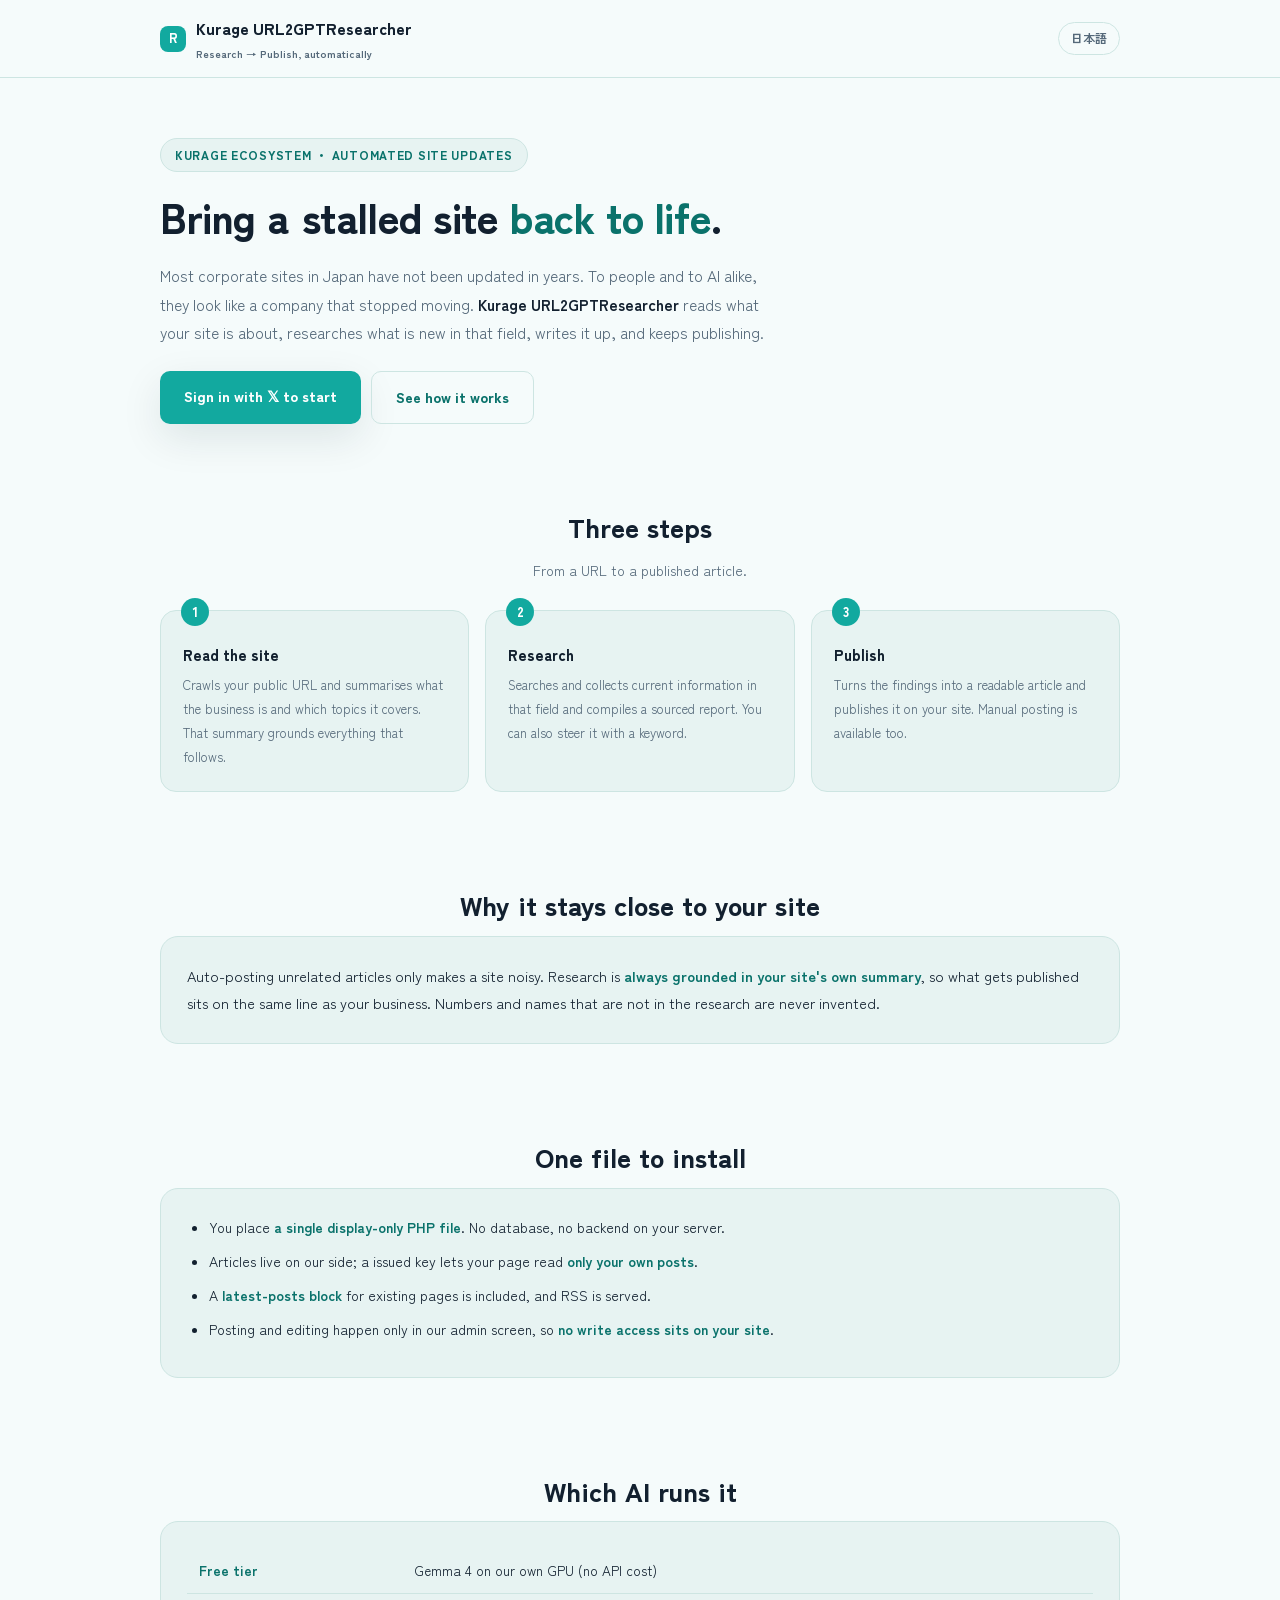
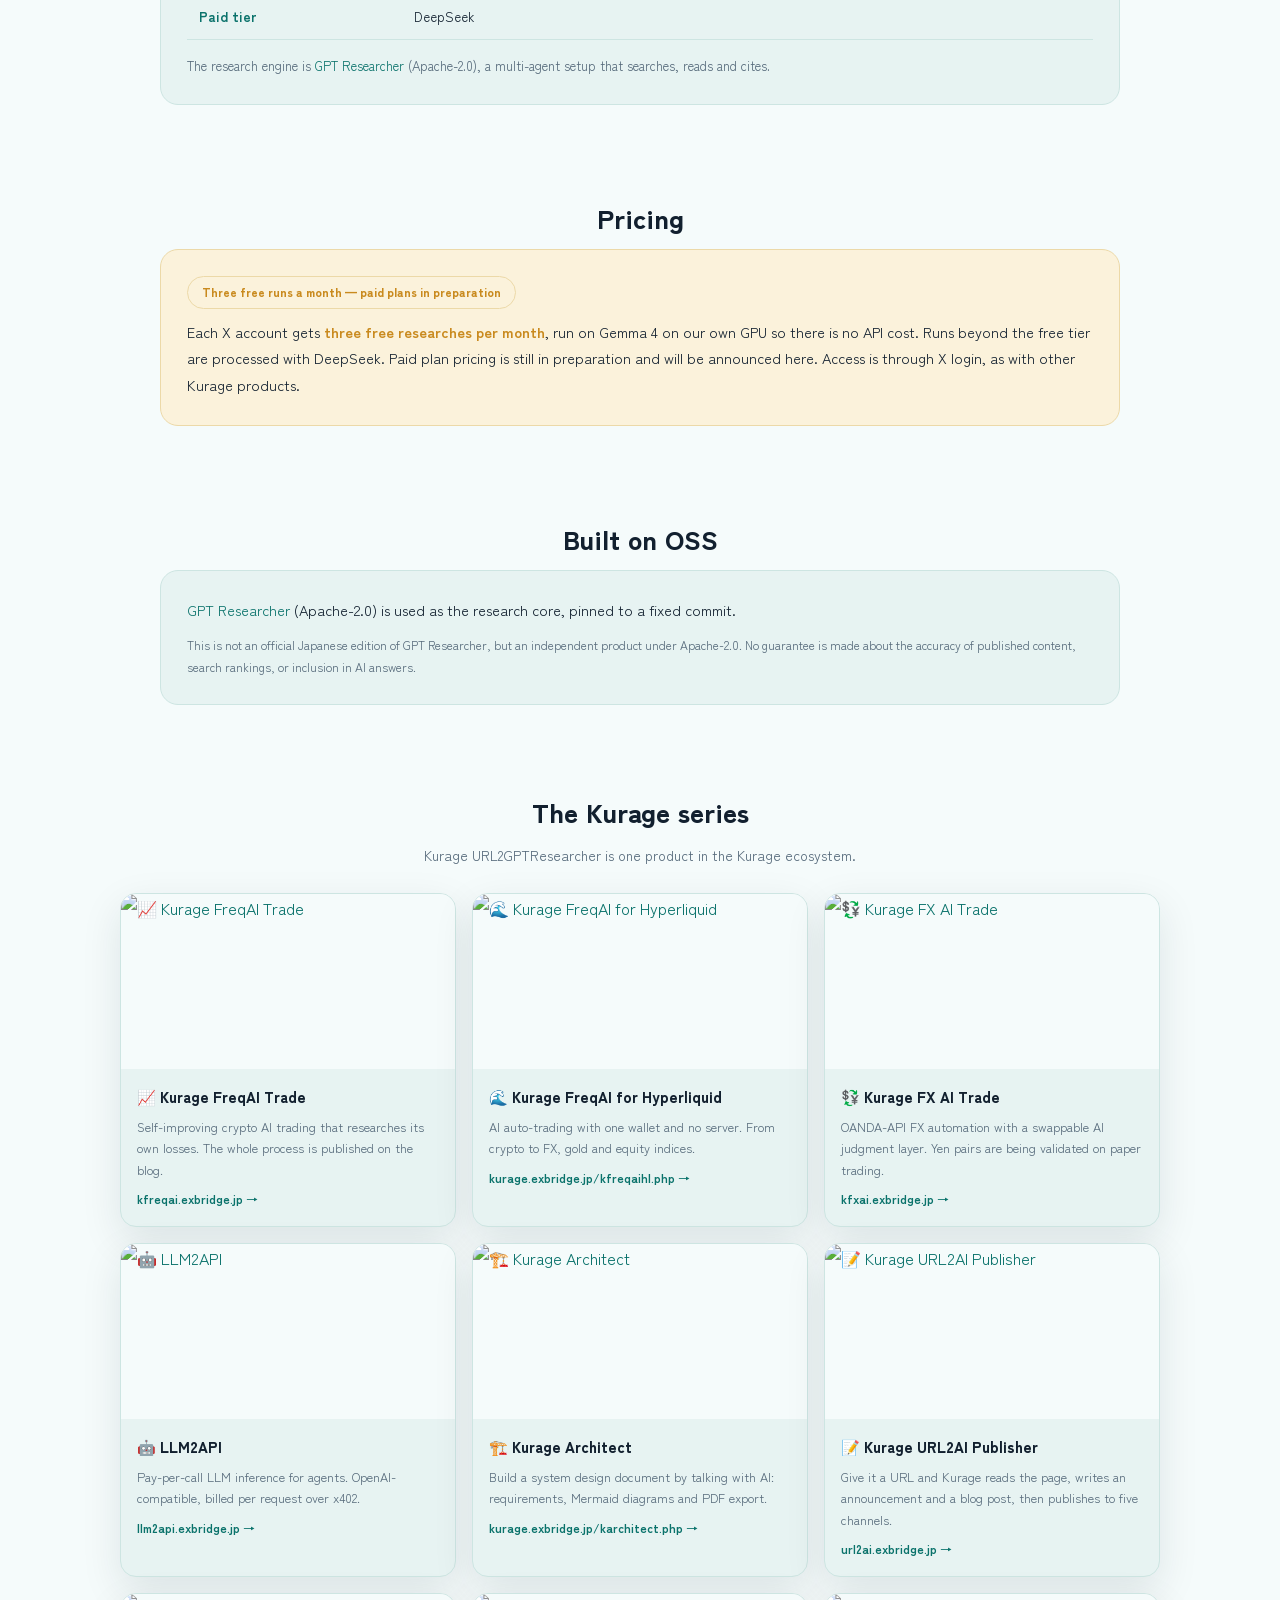
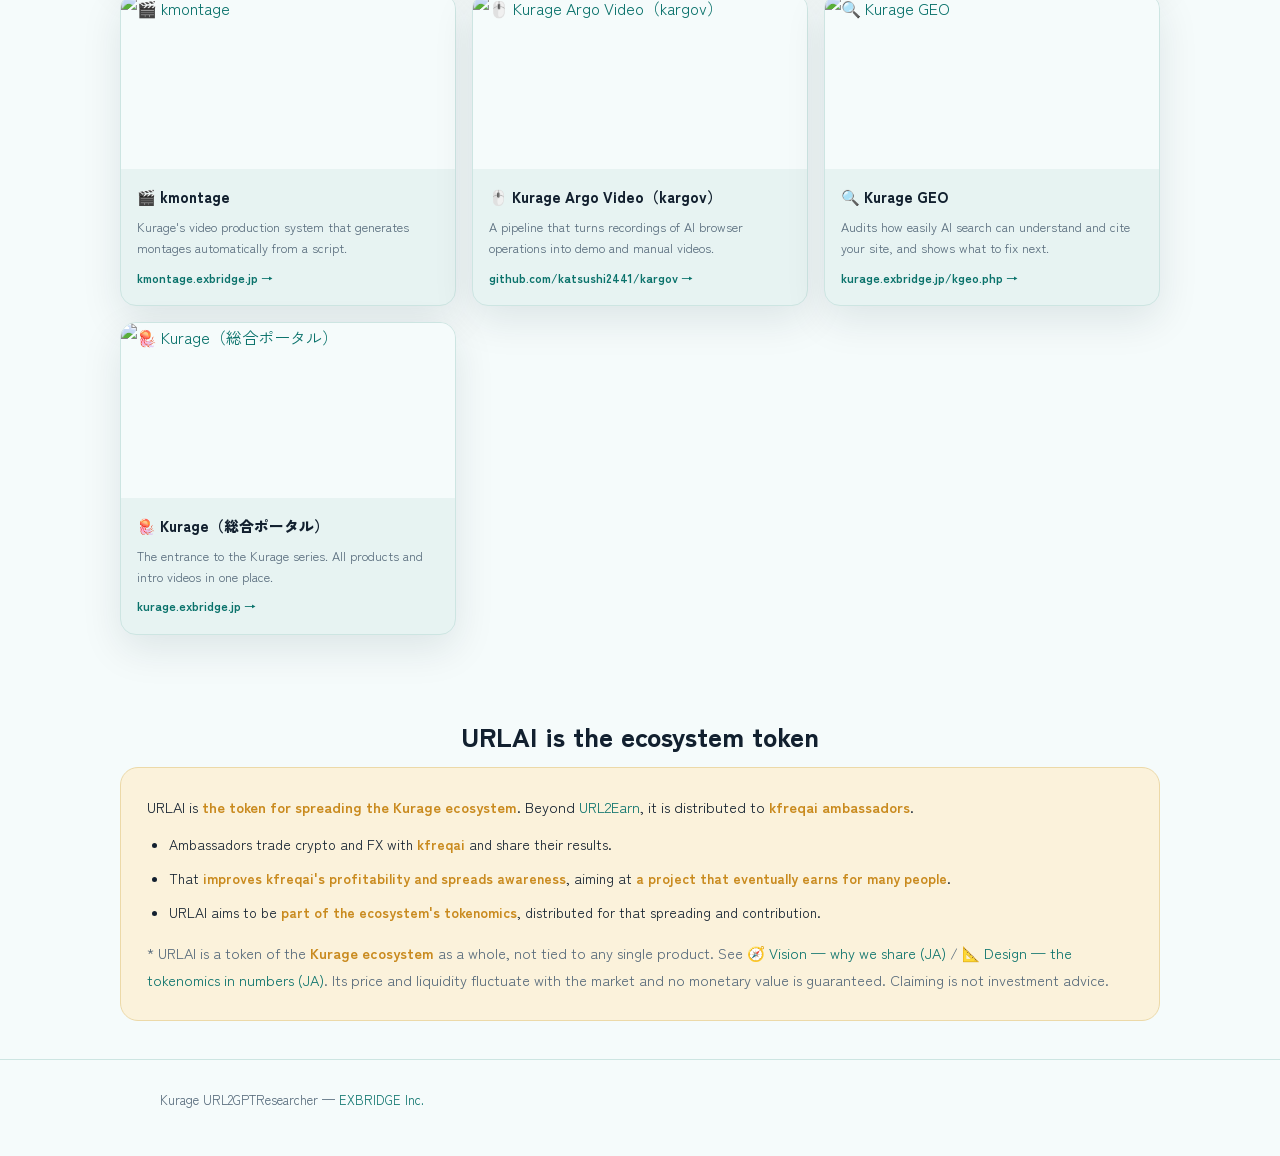
==== landing/index.html @ 60293d16 "feat(kurl2gr): 管理画面・PHPゲートウェイ・LPを追加し、調査を非同期ジョブ化 - 調査は数分かかるため POST は 202 でジョブを返し、状態は GET で取りに行く。   同期" ====
<!doctype html>
<html lang="en">
<head>
<meta charset="utf-8">
<meta name="viewport" content="width=device-width, initial-scale=1">
<title>Kurage URL2GPTResearcher | Bring a stalled site back to life</title>
<meta name="description" content="Give it your site URL. AI reads what your business is about, researches related news, writes an article, and publishes it on your own site — continuously.">
<meta name="robots" content="index, follow">
<link rel="canonical" href="https://kurl2gr.exbridge.jp/">
<link rel="alternate" hreflang="ja" href="https://kurl2gr.exbridge.jp/kurl2gr.html">
<link rel="alternate" hreflang="en" href="https://kurl2gr.exbridge.jp/">
<link rel="alternate" hreflang="x-default" href="https://kurl2gr.exbridge.jp/">
<meta property="og:type" content="website">
<meta property="og:title" content="Kurage URL2GPTResearcher | Bring a stalled site back to life">
<meta property="og:description" content="Give it your site URL. AI reads what your business is about, researches related news, writes an article, and publishes it on your own site — continuously.">
<meta property="og:url" content="https://kurl2gr.exbridge.jp/">
<meta property="og:image" content="https://kurl2gr.exbridge.jp/assets/ogp.png">
<meta property="og:image:width" content="1200">
<meta property="og:image:height" content="630">
<meta property="og:site_name" content="Kurage URL2GPTResearcher">
<meta name="twitter:card" content="summary_large_image">
<meta name="twitter:image" content="https://kurl2gr.exbridge.jp/assets/ogp.png">
<script type="application/ld+json">{"@context":"https://schema.org","@type":"Product","name":"Kurage URL2GPTResearcher","description":"Give it your site URL. AI reads what your business is about, researches related news, writes an article, and publishes it on your own site — continuously.","brand":{"@type":"Brand","name":"Kurage"},"url":"https://kurl2gr.exbridge.jp/","image":"https://kurl2gr.exbridge.jp/assets/ogp.png"}</script>
<link rel="preconnect" href="https://fonts.googleapis.com">
<link rel="preconnect" href="https://fonts.gstatic.com" crossorigin>
<link href="https://fonts.googleapis.com/css2?family=Zen+Kaku+Gothic+New:wght@400;700;900&display=swap" rel="stylesheet">
<style>
  :root {
    --abyss:#12202f; --abyss-soft:#55697a; --foam:#f5fbfb; --panel:#e7f3f2; --panel-line:#cde5e2;
    --teal:#12a99f; --teal-deep:#0a726b; --violet:#6f5fd8; --gold:#c98a1e; --gold-bg:#fbf2db; --gold-line:#ecd9a8;
    --shadow:0 14px 40px rgba(10,40,45,.10);
  }
  @media (prefers-color-scheme:dark){:root{
    --abyss:#eaf3f3; --abyss-soft:#9fb3ba; --foam:#0c1720; --panel:#12242a; --panel-line:#1f3a3f;
    --teal:#2bd4c6; --teal-deep:#1c9e93; --violet:#9186ea; --gold:#f2c766; --gold-bg:#241b08; --gold-line:#4c3c17;
    --shadow:0 14px 40px rgba(0,0,0,.38);
  }}
  * { box-sizing:border-box; margin:0; padding:0; }
  html { scroll-behavior:smooth; }
  body { color:var(--abyss); background:var(--foam); line-height:1.85; overflow-x:hidden;
    font-family:"Zen Kaku Gothic New","Hiragino Sans","Yu Gothic",Meiryo,sans-serif; }
  a { color:var(--teal-deep); text-decoration:none; }
  img { max-width:100%; }
  .wrap { max-width:1000px; margin:0 auto; padding:0 20px; }
  header.top { border-bottom:1px solid var(--panel-line); padding:14px 0; position:sticky; top:0;
    background:color-mix(in srgb, var(--foam) 92%, transparent); backdrop-filter:blur(8px); z-index:10; }
  header.top .wrap { display:flex; align-items:center; gap:12px; }
  .brand { display:flex; align-items:center; gap:10px; font-weight:800; font-size:16px; }
  .brand-mark { width:26px; height:26px; border-radius:8px; background:var(--teal);
    color:#fff; display:flex; align-items:center; justify-content:center; font-size:13px; font-weight:900; }
  .brand small { display:block; font-size:10.5px; color:var(--abyss-soft); font-weight:600; }
  .spacer { flex:1; }
  .lang { font-size:12px; font-weight:700; color:var(--abyss-soft); border:1px solid var(--panel-line);
    border-radius:999px; padding:4px 12px; }
  section { padding:44px 0; }
  .hero { padding:60px 0 34px; }
  .eyebrow { display:inline-block; font-size:12px; font-weight:800; letter-spacing:.06em;
    color:var(--teal-deep); background:var(--panel); border:1px solid var(--panel-line);
    border-radius:999px; padding:5px 14px; margin-bottom:16px; }
  h1 { font-size:clamp(27px,4.2vw,42px); font-weight:800; line-height:1.35; letter-spacing:-.01em; }
  h1 em { font-style:normal; color:var(--teal-deep); }
  .lead { font-size:15.5px; color:var(--abyss-soft); max-width:620px; margin:16px 0 24px; }
  .lead b { color:var(--abyss); }
  .cta { display:flex; flex-wrap:wrap; gap:10px; }
  .btn { display:inline-block; font-size:14.5px; font-weight:800; padding:12px 24px; border-radius:10px;
    background:var(--teal); color:#fff; box-shadow:var(--shadow); }
  .btn.ghost { background:transparent; color:var(--teal-deep); border:1px solid var(--panel-line); box-shadow:none; }
  h2 { font-size:clamp(20px,2.8vw,27px); font-weight:800; text-align:center; margin-bottom:6px; }
  .sub { text-align:center; color:var(--abyss-soft); font-size:14px; margin-bottom:26px; }
  .steps { display:grid; grid-template-columns:repeat(auto-fit,minmax(230px,1fr)); gap:16px; }
  .step { background:var(--panel); border:1px solid var(--panel-line); border-radius:16px; padding:22px; position:relative; }
  .step .n { position:absolute; top:-13px; left:20px; width:28px; height:28px; border-radius:50%;
    background:var(--teal); color:#fff; display:flex; align-items:center; justify-content:center;
    font-size:13px; font-weight:900; }
  .step h3 { font-size:15px; font-weight:800; margin:8px 0 5px; }
  .step p { font-size:13px; color:var(--abyss-soft); }
  .box { background:var(--panel); border:1px solid var(--panel-line); border-radius:18px; padding:26px; }
  .box ul { padding-left:22px; font-size:14px; }
  .box li { margin-bottom:8px; }
  .box b { color:var(--teal-deep); }
  .gate { background:var(--gold-bg); border:1px solid var(--gold-line); border-radius:18px; padding:26px; }
  .gate b { color:var(--gold); }
  table.spec { width:100%; border-collapse:collapse; font-size:13.5px; }
  table.spec th, table.spec td { text-align:left; padding:10px 12px; border-bottom:1px solid var(--panel-line); }
  table.spec th { color:var(--abyss-soft); font-size:12px; }
  .table-wrap { overflow-x:auto; }
  .badge { display:inline-block; font-size:12px; font-weight:800; background:var(--gold-bg);
    border:1px solid var(--gold-line); color:var(--gold); border-radius:999px; padding:4px 14px; margin-bottom:10px; }
  .oss-note small { display:block; font-size:12px; color:var(--abyss-soft); margin-top:10px; }
  footer { border-top:1px solid var(--panel-line); padding:28px 0 44px; color:var(--abyss-soft); font-size:13px; }
</style>
<!-- Google tag (gtag.js) -->
<script async src="https://www.googletagmanager.com/gtag/js?id=G-BP0650KDFR"></script>
<script>
  window.dataLayer = window.dataLayer || [];
  function gtag(){dataLayer.push(arguments);}
  gtag('js', new Date());
  gtag('config', 'G-BP0650KDFR');
</script>
<script>
(function () {
    var s = document.createElement('script');
    s.src = 'https://aiknowledgecms.exbridge.jp/simpletrack.php'
        + '?url=' + encodeURIComponent(location.href)
        + '&ref=' + encodeURIComponent(document.referrer);
    document.head.appendChild(s);
})();
</script>
</head>
<body>
<header class="top">
  <div class="wrap">
    <span class="brand"><span class="brand-mark">R</span>
      <span>Kurage URL2GPTResearcher<small>Research → Publish, automatically</small></span></span>
    <span class="spacer"></span>
    <a class="lang" href="kurl2gr.html">日本語</a>
  </div>
</header>

<main>
<section class="hero"><div class="wrap">
  <span class="eyebrow">KURAGE ECOSYSTEM ・ AUTOMATED SITE UPDATES</span>
  <h1>Bring a stalled site <em>back to life</em>.</h1>
  <p class="lead">Most corporate sites in Japan have not been updated in years. To people and to AI alike, they look like a company that stopped moving. <b>Kurage URL2GPTResearcher</b> reads what your site is about, researches what is new in that field, writes it up, and keeps publishing.</p>
  <div class="cta">
    <a class="btn" href="https://kurage.exbridge.jp/kurl2gr.php?lang=en">Sign in with 𝕏 to start</a>
    <a class="btn ghost" href="#steps">See how it works</a>
  </div>
</div></section>

<section id="steps"><div class="wrap">
  <h2>Three steps</h2><p class="sub">From a URL to a published article.</p>
  <div class="steps">
      <div class="step"><div class="n">1</div><h3>Read the site</h3><p>Crawls your public URL and summarises what the business is and which topics it covers. That summary grounds everything that follows.</p></div>
      <div class="step"><div class="n">2</div><h3>Research</h3><p>Searches and collects current information in that field and compiles a sourced report. You can also steer it with a keyword.</p></div>
      <div class="step"><div class="n">3</div><h3>Publish</h3><p>Turns the findings into a readable article and publishes it on your site. Manual posting is available too.</p></div>
  </div>
</div></section>

<section><div class="wrap">
  <h2>Why it stays close to your site</h2>
  <div class="box"><p style="font-size:14.5px">Auto-posting unrelated articles only makes a site noisy. Research is <b>always grounded in your site's own summary</b>, so what gets published sits on the same line as your business. Numbers and names that are not in the research are never invented.</p></div>
</div></section>

<section><div class="wrap">
  <h2>One file to install</h2>
  <div class="box"><ul>
        <li>You place <b>a single display-only PHP file</b>. No database, no backend on your server.</li>
        <li>Articles live on our side; a issued key lets your page read <b>only your own posts</b>.</li>
        <li>A <b>latest-posts block</b> for existing pages is included, and RSS is served.</li>
        <li>Posting and editing happen only in our admin screen, so <b>no write access sits on your site</b>.</li>
  </ul></div>
</div></section>

<section><div class="wrap">
  <h2>Which AI runs it</h2>
  <div class="box">
    <div class="table-wrap"><table class="spec">
        <tr><td><b>Free tier</b></td><td>Gemma 4 on our own GPU (no API cost)</td></tr>
        <tr><td><b>Paid tier</b></td><td>DeepSeek</td></tr>
    </table></div>
    <p class="sub" style="margin:14px 0 0; text-align:left; font-size:13px">The research engine is <a href="https://github.com/assafelovic/gpt-researcher" target="_blank" rel="noopener">GPT Researcher</a> (Apache-2.0), a multi-agent setup that searches, reads and cites.</p>
  </div>
</div></section>

<section><div class="wrap">
  <h2>Pricing</h2>
  <div class="gate">
    <span class="badge">Three free runs a month — paid plans in preparation</span>
    <p style="font-size:14.5px">Each X account gets <b>three free researches per month</b>, run on Gemma 4 on our own GPU so there is no API cost. Runs beyond the free tier are processed with DeepSeek. Paid plan pricing is still in preparation and will be announced here. Access is through X login, as with other Kurage products.</p>
  </div>
</div></section>

<section><div class="wrap">
  <h2>Built on OSS</h2>
  <div class="box oss-note"><p style="font-size:14.5px"><a href="https://github.com/assafelovic/gpt-researcher" target="_blank" rel="noopener">GPT Researcher</a> (Apache-2.0) is used as the research core, pinned to a fixed commit.</p>
    <small>This is not an official Japanese edition of GPT Researcher, but an independent product under Apache-2.0. No guarantee is made about the accuracy of published content, search rankings, or inclusion in AI answers.</small></div>
</div></section>
<!-- BEGIN kurage-ecosystem (scripts/inject_ecosystem.py が生成) -->
<style>
  .kx-sec { max-width:1080px; margin:0 auto; padding:38px 20px; }
  .kx-h { font-size:clamp(20px,3vw,27px); font-weight:800; text-align:center; margin-bottom:6px; }
  .kx-sub { text-align:center; color:var(--abyss-soft); font-size:14px; margin-bottom:24px; }
  .kx-grid { display:grid; grid-template-columns:repeat(auto-fill,minmax(270px,1fr)); gap:16px; }
  .kx-card { display:block; background:var(--panel); border:1px solid var(--panel-line);
    border-radius:16px; overflow:hidden; box-shadow:var(--shadow); transition:transform .15s; }
  .kx-card:hover { transform:translateY(-3px); }
  .kx-card .kx-im { aspect-ratio:1200/630; background:var(--foam); overflow:hidden; }
  .kx-card .kx-im img { width:100%; height:100%; object-fit:cover; display:block; }
  .kx-card .kx-tx { padding:14px 16px 16px; }
  .kx-card .kx-nm { font-weight:800; font-size:15px; color:var(--abyss); }
  .kx-card .kx-ds { font-size:12.5px; color:var(--abyss-soft); margin-top:5px; line-height:1.7; }
  .kx-card .kx-lk { font-size:12px; color:var(--teal-deep); font-weight:700; margin-top:8px; word-break:break-all; }
  .kx-vision { background:var(--gold-bg); border:1px solid var(--gold-line); border-radius:18px; padding:26px; }
  .kx-vision p { font-size:14.5px; }
  .kx-vision ul { padding-left:22px; margin-top:12px; font-size:14px; color:var(--abyss); }
  .kx-vision li { margin-bottom:8px; }
  .kx-vision b { color:var(--gold); }
  .kx-fine { font-size:12px; color:var(--abyss-soft); margin-top:14px; }
</style>
<section class="kx-sec" id="kurage-ecosystem">
  <h2 class="kx-h">The Kurage series</h2>
  <p class="kx-sub">Kurage URL2GPTResearcher is one product in the Kurage ecosystem.</p>
  <div class="kx-grid">
    <a class="kx-card" href="https://kfreqai.exbridge.jp/" target="_blank" rel="noopener">
      <div class="kx-im"><img src="https://kfreqai.exbridge.jp/assets/ogp.png" alt="📈 Kurage FreqAI Trade" loading="lazy"></div>
      <div class="kx-tx"><div class="kx-nm">📈 Kurage FreqAI Trade</div>
        <div class="kx-ds">Self-improving crypto AI trading that researches its own losses. The whole process is published on the blog.</div>
        <div class="kx-lk">kfreqai.exbridge.jp →</div></div>
    </a>
    <a class="kx-card" href="https://kurage.exbridge.jp/kfreqaihl.php" target="_blank" rel="noopener">
      <div class="kx-im"><img src="https://kurage.exbridge.jp/images/kfreqaihl_ogp.png" alt="🌊 Kurage FreqAI for Hyperliquid" loading="lazy"></div>
      <div class="kx-tx"><div class="kx-nm">🌊 Kurage FreqAI for Hyperliquid</div>
        <div class="kx-ds">AI auto-trading with one wallet and no server. From crypto to FX, gold and equity indices.</div>
        <div class="kx-lk">kurage.exbridge.jp/kfreqaihl.php →</div></div>
    </a>
    <a class="kx-card" href="https://kfxai.exbridge.jp/" target="_blank" rel="noopener">
      <div class="kx-im"><img src="https://kfxai.exbridge.jp/assets/ogp.png" alt="💱 Kurage FX AI Trade" loading="lazy"></div>
      <div class="kx-tx"><div class="kx-nm">💱 Kurage FX AI Trade</div>
        <div class="kx-ds">OANDA-API FX automation with a swappable AI judgment layer. Yen pairs are being validated on paper trading.</div>
        <div class="kx-lk">kfxai.exbridge.jp →</div></div>
    </a>
    <a class="kx-card" href="https://llm2api.exbridge.jp/" target="_blank" rel="noopener">
      <div class="kx-im"><img src="https://llm2api.exbridge.jp/assets/ogp.png" alt="🤖 LLM2API" loading="lazy"></div>
      <div class="kx-tx"><div class="kx-nm">🤖 LLM2API</div>
        <div class="kx-ds">Pay-per-call LLM inference for agents. OpenAI-compatible, billed per request over x402.</div>
        <div class="kx-lk">llm2api.exbridge.jp →</div></div>
    </a>
    <a class="kx-card" href="https://kurage.exbridge.jp/karchitect.php" target="_blank" rel="noopener">
      <div class="kx-im"><img src="https://kurage.exbridge.jp/images/karchitect-ogp.png" alt="🏗️ Kurage Architect" loading="lazy"></div>
      <div class="kx-tx"><div class="kx-nm">🏗️ Kurage Architect</div>
        <div class="kx-ds">Build a system design document by talking with AI: requirements, Mermaid diagrams and PDF export.</div>
        <div class="kx-lk">kurage.exbridge.jp/karchitect.php →</div></div>
    </a>
    <a class="kx-card" href="https://url2ai.exbridge.jp/" target="_blank" rel="noopener">
      <div class="kx-im"><img src="https://url2ai.exbridge.jp/assets/ogp.png" alt="📝 Kurage URL2AI Publisher" loading="lazy"></div>
      <div class="kx-tx"><div class="kx-nm">📝 Kurage URL2AI Publisher</div>
        <div class="kx-ds">Give it a URL and Kurage reads the page, writes an announcement and a blog post, then publishes to five channels.</div>
        <div class="kx-lk">url2ai.exbridge.jp →</div></div>
    </a>
    <a class="kx-card" href="https://kmontage.exbridge.jp/" target="_blank" rel="noopener">
      <div class="kx-im"><img src="https://kmontage.exbridge.jp/assets/ogp.png" alt="🎬 kmontage" loading="lazy"></div>
      <div class="kx-tx"><div class="kx-nm">🎬 kmontage</div>
        <div class="kx-ds">Kurage's video production system that generates montages automatically from a script.</div>
        <div class="kx-lk">kmontage.exbridge.jp →</div></div>
    </a>
    <a class="kx-card" href="https://github.com/katsushi2441/kargov" target="_blank" rel="noopener">
      <div class="kx-im"><img src="https://kurl2earn.exbridge.jp/assets/cards/kargov.png" alt="🖱️ Kurage Argo Video（kargov）" loading="lazy"></div>
      <div class="kx-tx"><div class="kx-nm">🖱️ Kurage Argo Video（kargov）</div>
        <div class="kx-ds">A pipeline that turns recordings of AI browser operations into demo and manual videos.</div>
        <div class="kx-lk">github.com/katsushi2441/kargov →</div></div>
    </a>
    <a class="kx-card" href="https://kurage.exbridge.jp/kgeo.php" target="_blank" rel="noopener">
      <div class="kx-im"><img src="https://kgeo.exbridge.jp/assets/ogp.png" alt="🔍 Kurage GEO" loading="lazy"></div>
      <div class="kx-tx"><div class="kx-nm">🔍 Kurage GEO</div>
        <div class="kx-ds">Audits how easily AI search can understand and cite your site, and shows what to fix next.</div>
        <div class="kx-lk">kurage.exbridge.jp/kgeo.php →</div></div>
    </a>
    <a class="kx-card" href="https://kurage.exbridge.jp/" target="_blank" rel="noopener">
      <div class="kx-im"><img src="https://kurage.exbridge.jp/images/kurage_ogp.png" alt="🪼 Kurage（総合ポータル）" loading="lazy"></div>
      <div class="kx-tx"><div class="kx-nm">🪼 Kurage（総合ポータル）</div>
        <div class="kx-ds">The entrance to the Kurage series. All products and intro videos in one place.</div>
        <div class="kx-lk">kurage.exbridge.jp →</div></div>
    </a>
  </div>
</section>

<section class="kx-sec" id="urlai">
  <h2 class="kx-h">URLAI is the ecosystem token</h2>
  <div class="kx-vision">
    <p>URLAI is <b>the token for spreading the Kurage ecosystem</b>. Beyond <a href="https://kurl2earn.exbridge.jp/kurl2earn.php?lang=en" target="_blank" rel="noopener">URL2Earn</a>, it is distributed to <b>kfreqai ambassadors</b>.</p>
    <ul>
      <li>Ambassadors trade crypto and FX with <b>kfreqai</b> and share their results.</li>
      <li>That <b>improves kfreqai's profitability and spreads awareness</b>, aiming at <b>a project that eventually earns for many people</b>.</li>
      <li>URLAI aims to be <b>part of the ecosystem's tokenomics</b>, distributed for that spreading and contribution.</li>
    </ul>
    <p class="kx-fine">* URLAI is a token of the <b>Kurage ecosystem</b> as a whole, not tied to any single product. See <a href="https://kurl2earn.exbridge.jp/tokenomics-vision.html" target="_blank" rel="noopener">🧭 Vision — why we share (JA)</a> / <a href="https://kurl2earn.exbridge.jp/tokenomics.html" target="_blank" rel="noopener">📐 Design — the tokenomics in numbers (JA)</a>. Its price and liquidity fluctuate with the market and no monetary value is guaranteed. Claiming is not investment advice.</p>
  </div>
</section>
<!-- END kurage-ecosystem -->

</main>

<footer><div class="wrap">Kurage URL2GPTResearcher — <a href="https://exbridge.jp/">EXBRIDGE Inc.</a></div></footer>
</body>
</html>
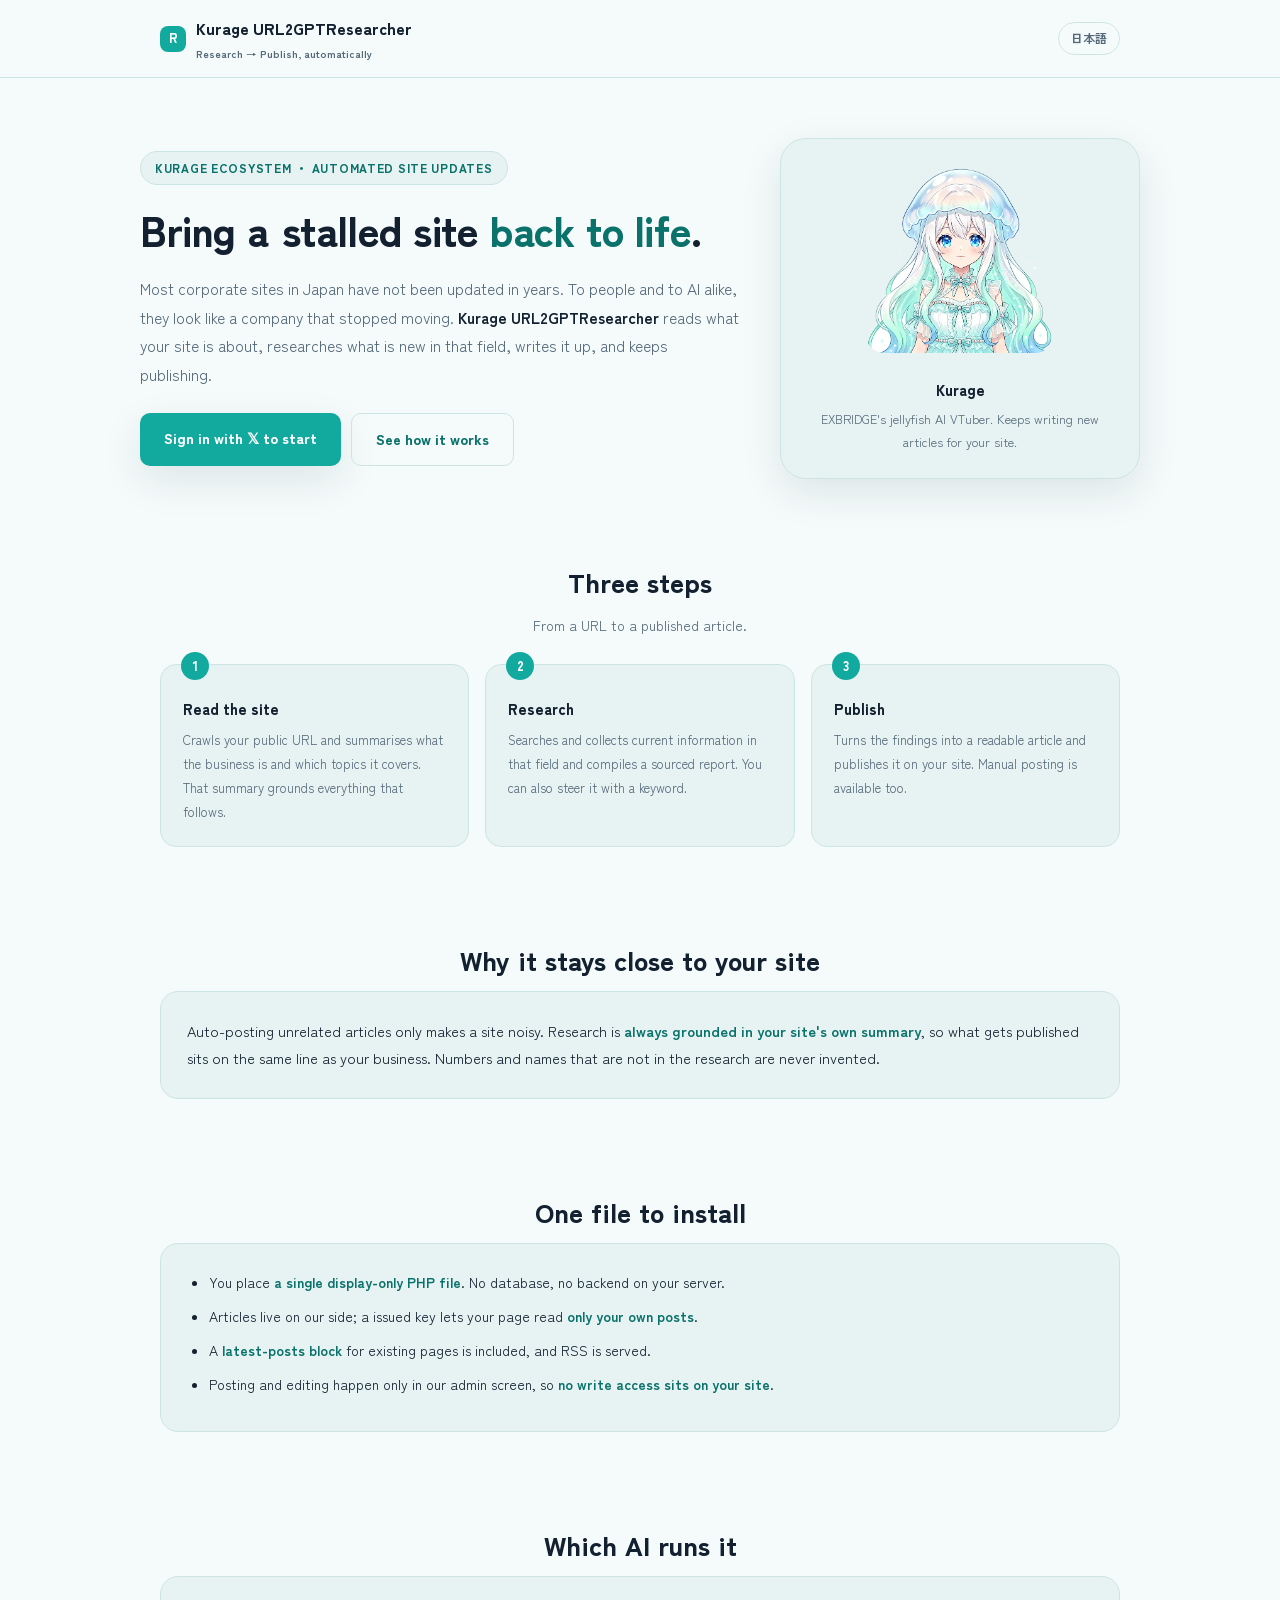
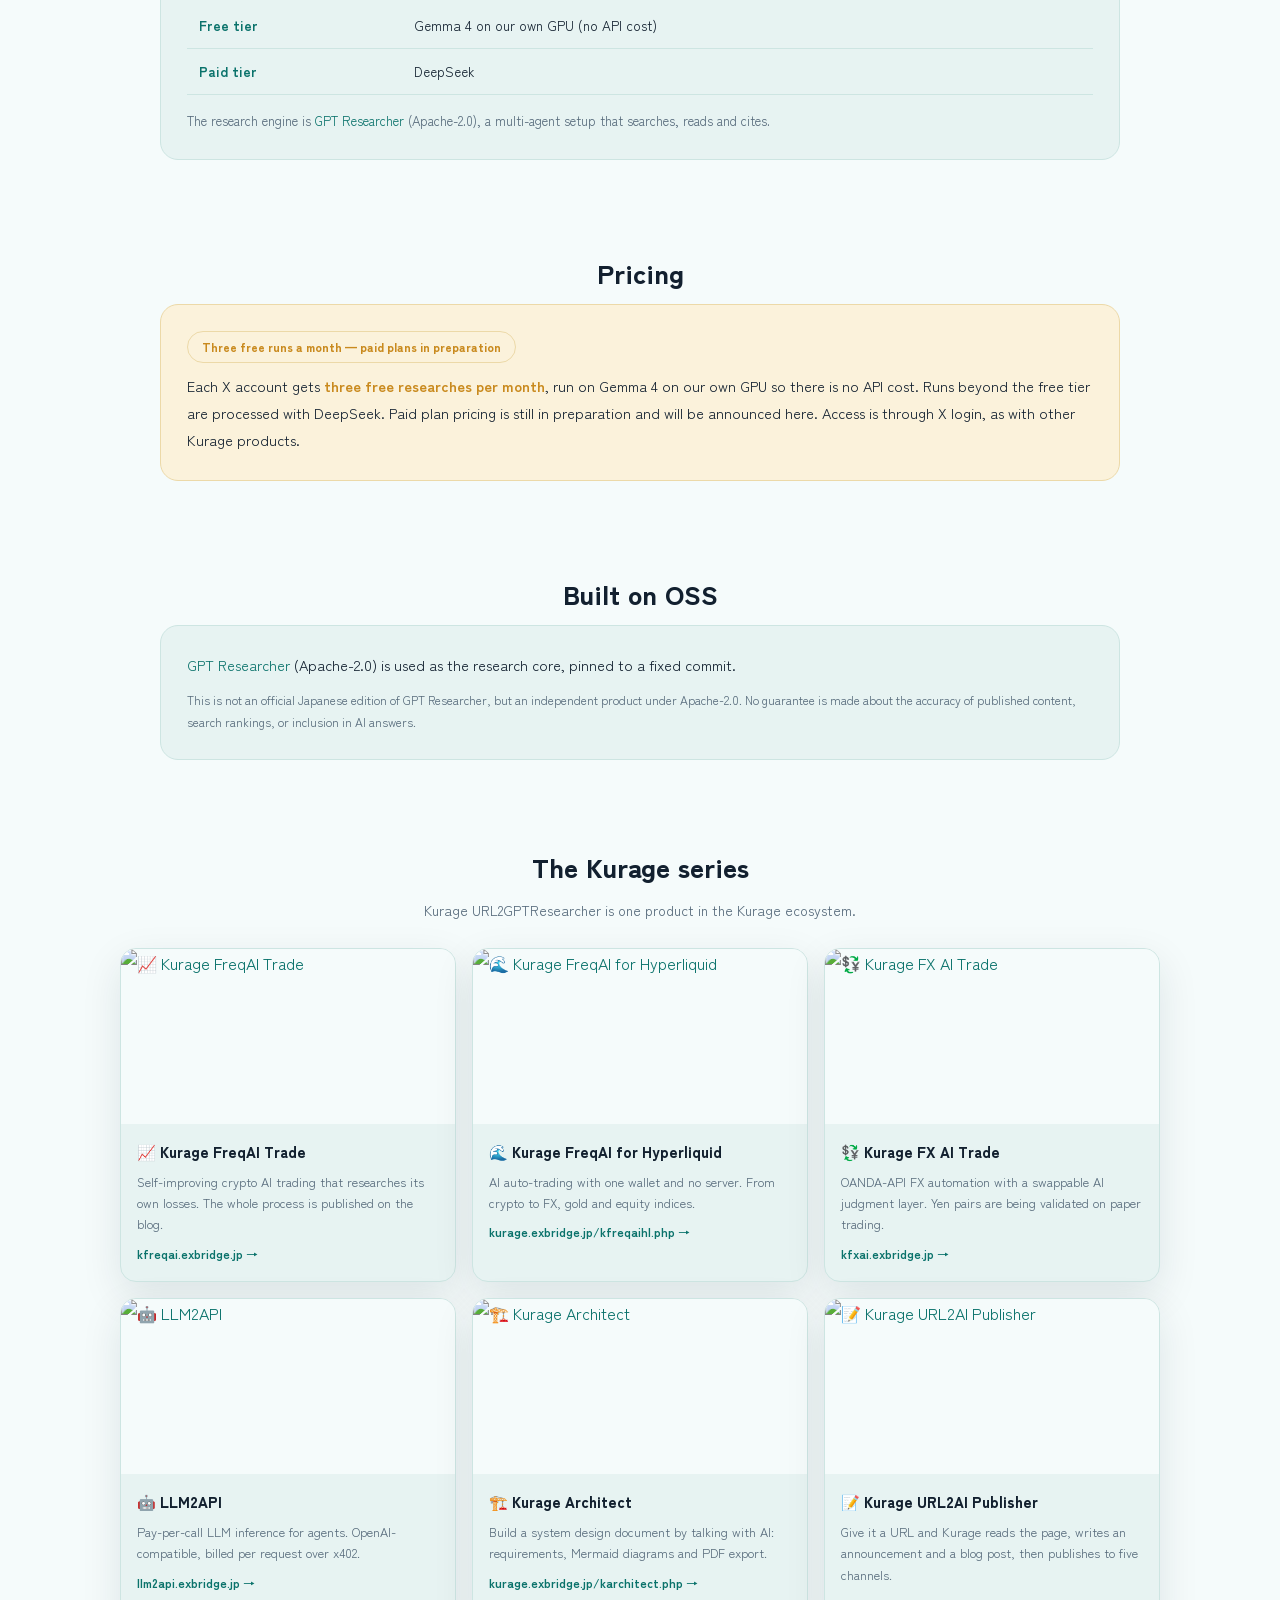
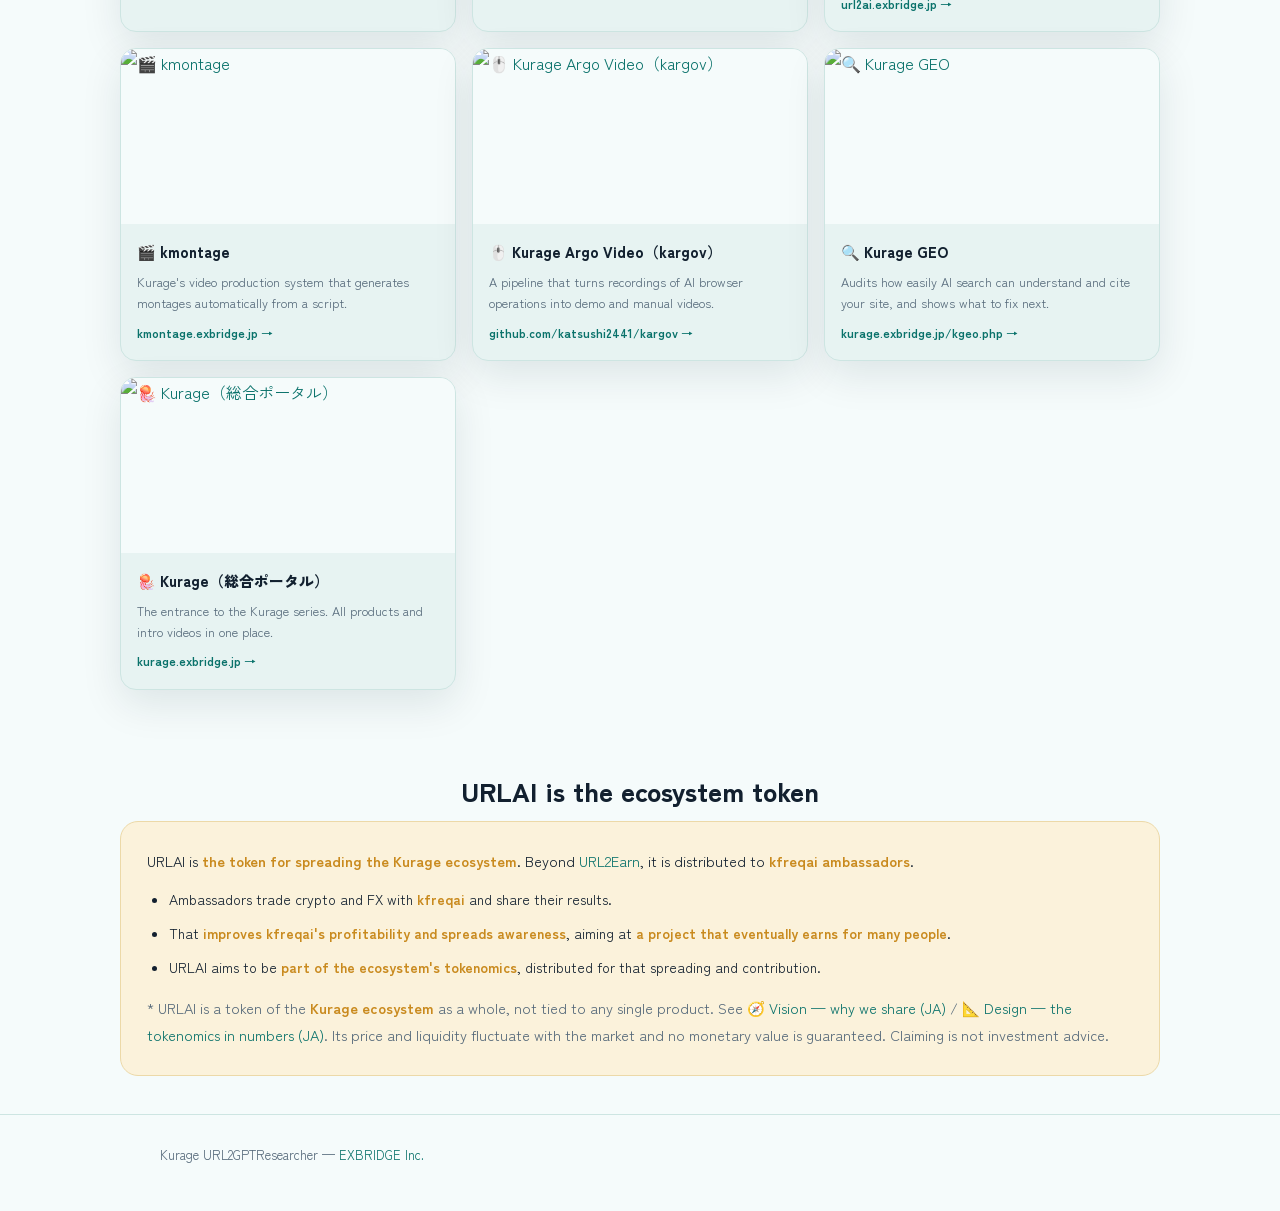
==== commit 42ea6f39: "fix(sns): 顧客サイト向けにPHP5対応・元サイト固有の作りを外す 設置先(exbridge.jp)のPHPは5.6で、`??` が構文エラーになっていた。 顧客サイトは古いPHPのことがある" ====
--- a/landing/index.html
+++ b/landing/index.html
@@ -53,7 +53,14 @@
   .lang { font-size:12px; font-weight:700; color:var(--abyss-soft); border:1px solid var(--panel-line);
     border-radius:999px; padding:4px 12px; }
   section { padding:44px 0; }
-  .hero { padding:60px 0 34px; }
+  .hero { padding:60px 0 34px; display:grid; grid-template-columns:1.25fr .75fr; gap:40px; align-items:center; }
+  .hero-card { background:var(--panel); border:1px solid var(--panel-line); border-radius:26px;
+    padding:24px; text-align:center; box-shadow:var(--shadow); }
+  .hero-card img { width:190px; height:190px; object-fit:cover; object-position:50% 8%; border-radius:20px; }
+  .hero-card h2 { font-size:15px; margin:14px 0 4px; text-align:center; }
+  .hero-card p { font-size:12.5px; color:var(--abyss-soft); }
+  @media (max-width:760px){ .hero { grid-template-columns:1fr; gap:22px; }
+    .hero-card { order:-1; } .hero-card img { width:130px; height:130px; } }
   .eyebrow { display:inline-block; font-size:12px; font-weight:800; letter-spacing:.06em;
     color:var(--teal-deep); background:var(--panel); border:1px solid var(--panel-line);
     border-radius:999px; padding:5px 14px; margin-bottom:16px; }
@@ -118,7 +125,8 @@
 </header>
 
 <main>
-<section class="hero"><div class="wrap">
+<section class="wrap hero">
+  <div>
   <span class="eyebrow">KURAGE ECOSYSTEM ・ AUTOMATED SITE UPDATES</span>
   <h1>Bring a stalled site <em>back to life</em>.</h1>
   <p class="lead">Most corporate sites in Japan have not been updated in years. To people and to AI alike, they look like a company that stopped moving. <b>Kurage URL2GPTResearcher</b> reads what your site is about, researches what is new in that field, writes it up, and keeps publishing.</p>
@@ -126,7 +134,13 @@
     <a class="btn" href="https://kurage.exbridge.jp/kurl2gr.php?lang=en">Sign in with 𝕏 to start</a>
     <a class="btn ghost" href="#steps">See how it works</a>
   </div>
-</div></section>
+  </div>
+  <div class="hero-card">
+    <img src="assets/kurage_avatar.webp" alt="Kurage">
+    <h2>Kurage</h2>
+    <p>EXBRIDGE's jellyfish AI VTuber. Keeps writing new articles for your site.</p>
+  </div>
+</section>
 
 <section id="steps"><div class="wrap">
   <h2>Three steps</h2><p class="sub">From a URL to a published article.</p>
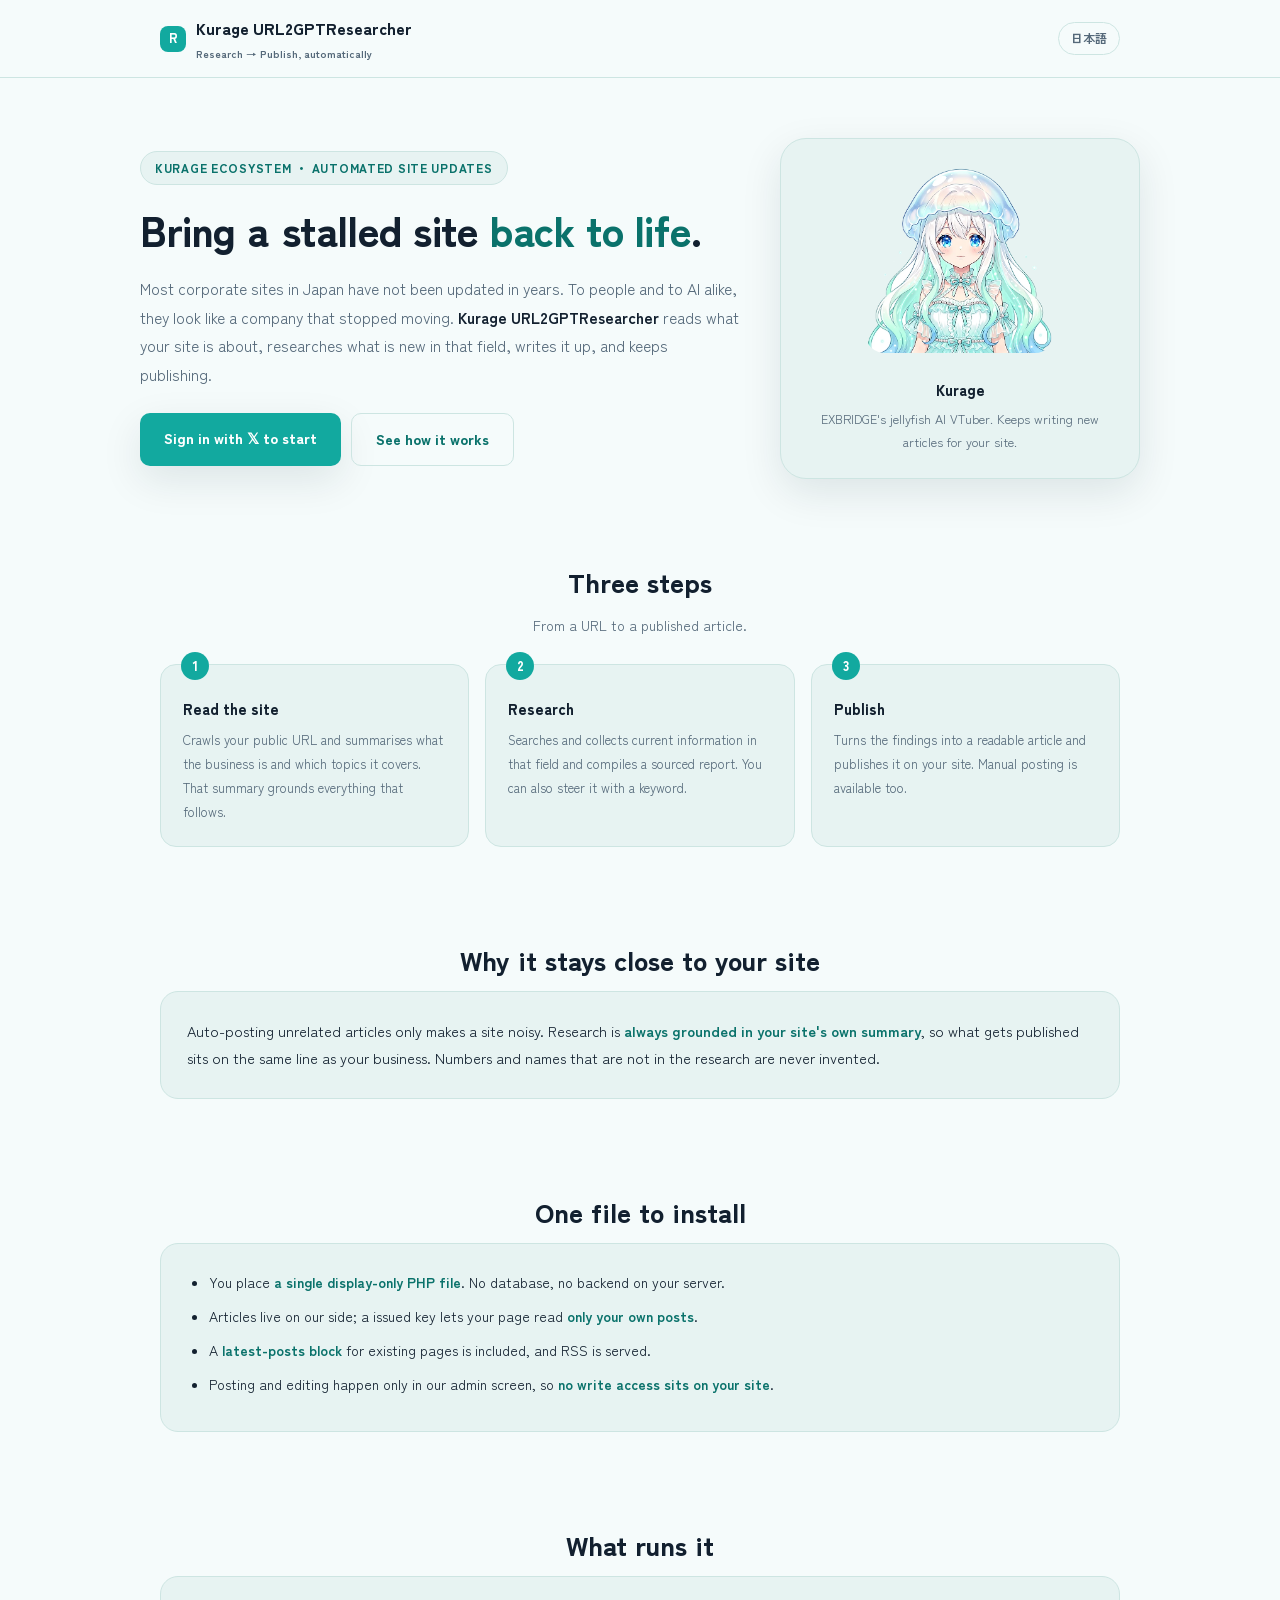
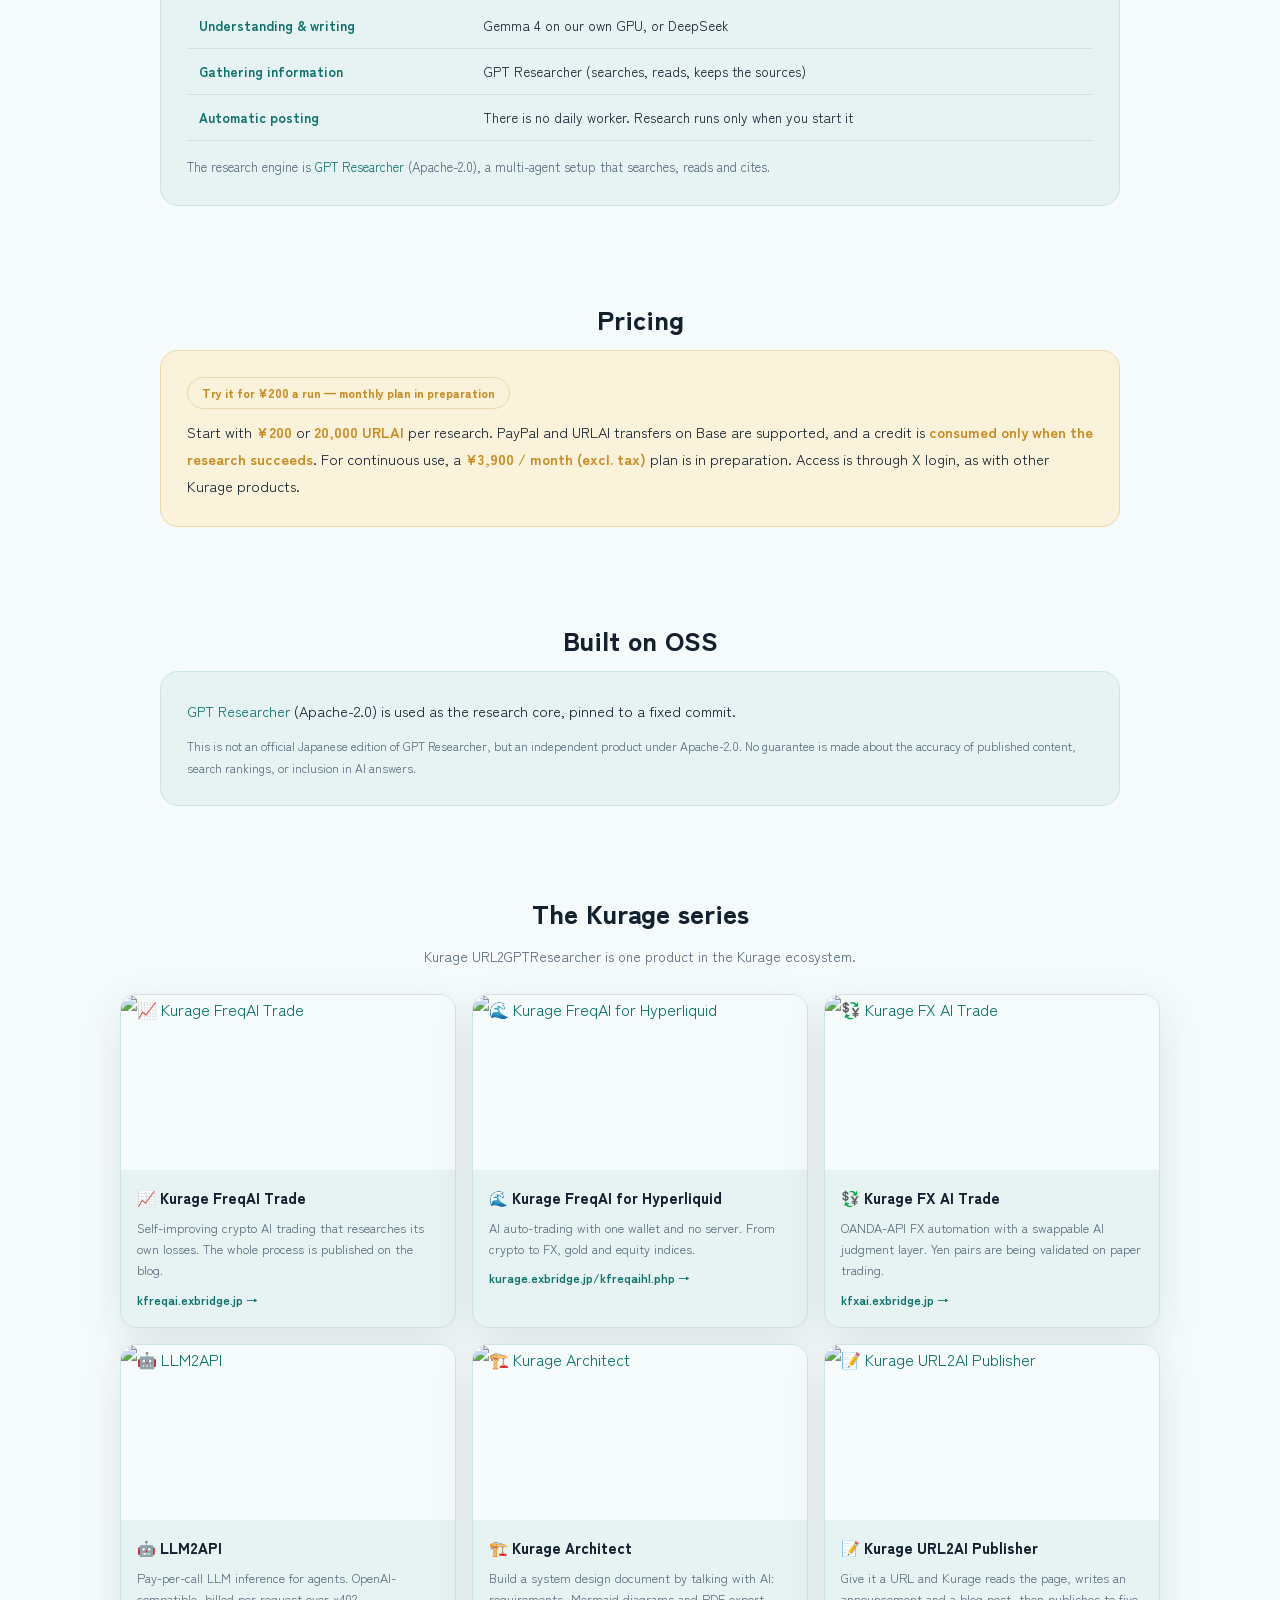
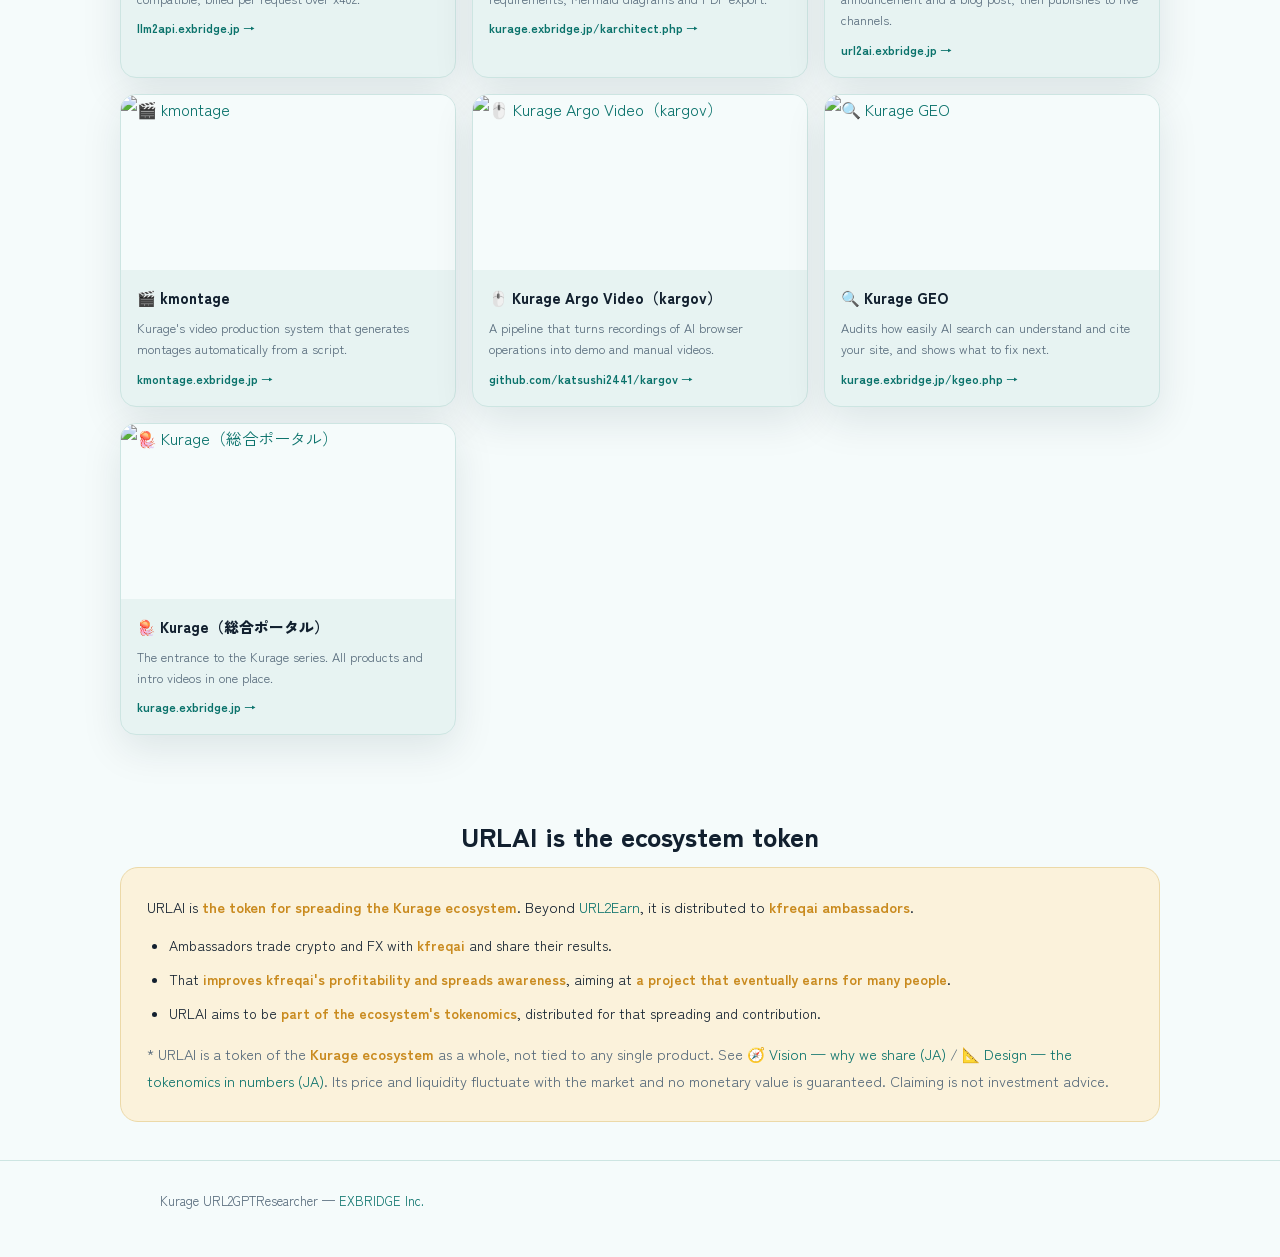
==== commit be3cbc42: "feat(billing): 調査1回=200円/20,000URLAI の課金を実装 無料枠は設けず、お試しも1回200円 または 20,000 URLAI。kgeo の課金台帳を 移植し、PayP" ====
--- a/landing/index.html
+++ b/landing/index.html
@@ -167,11 +167,12 @@
 </div></section>
 
 <section><div class="wrap">
-  <h2>Which AI runs it</h2>
+  <h2>What runs it</h2>
   <div class="box">
     <div class="table-wrap"><table class="spec">
-        <tr><td><b>Free tier</b></td><td>Gemma 4 on our own GPU (no API cost)</td></tr>
-        <tr><td><b>Paid tier</b></td><td>DeepSeek</td></tr>
+        <tr><td><b>Understanding & writing</b></td><td>Gemma 4 on our own GPU, or DeepSeek</td></tr>
+        <tr><td><b>Gathering information</b></td><td>GPT Researcher (searches, reads, keeps the sources)</td></tr>
+        <tr><td><b>Automatic posting</b></td><td>There is no daily worker. Research runs only when you start it</td></tr>
     </table></div>
     <p class="sub" style="margin:14px 0 0; text-align:left; font-size:13px">The research engine is <a href="https://github.com/assafelovic/gpt-researcher" target="_blank" rel="noopener">GPT Researcher</a> (Apache-2.0), a multi-agent setup that searches, reads and cites.</p>
   </div>
@@ -180,8 +181,8 @@
 <section><div class="wrap">
   <h2>Pricing</h2>
   <div class="gate">
-    <span class="badge">Three free runs a month — paid plans in preparation</span>
-    <p style="font-size:14.5px">Each X account gets <b>three free researches per month</b>, run on Gemma 4 on our own GPU so there is no API cost. Runs beyond the free tier are processed with DeepSeek. Paid plan pricing is still in preparation and will be announced here. Access is through X login, as with other Kurage products.</p>
+    <span class="badge">Try it for ¥200 a run — monthly plan in preparation</span>
+    <p style="font-size:14.5px">Start with <b>¥200</b> or <b>20,000 URLAI</b> per research. PayPal and URLAI transfers on Base are supported, and a credit is <b>consumed only when the research succeeds</b>. For continuous use, a <b>¥3,900 / month (excl. tax)</b> plan is in preparation. Access is through X login, as with other Kurage products.</p>
   </div>
 </div></section>
 
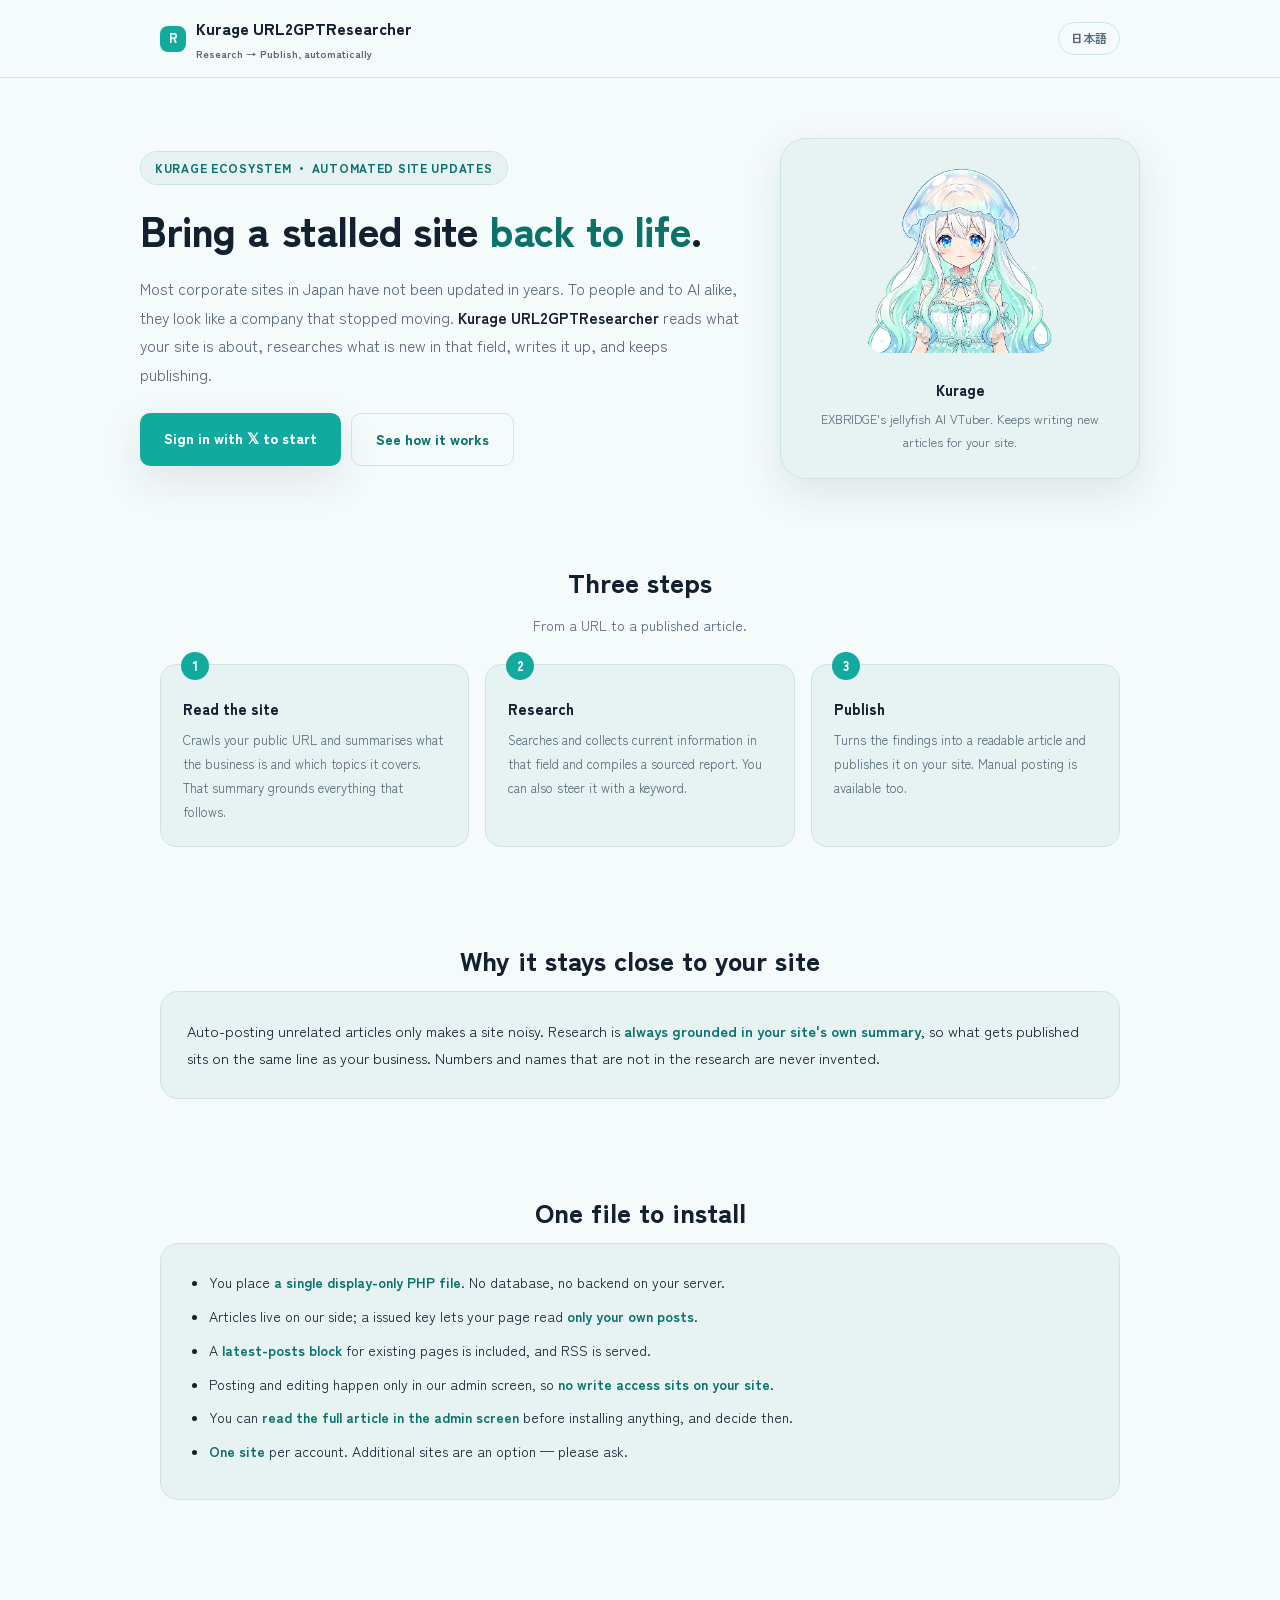
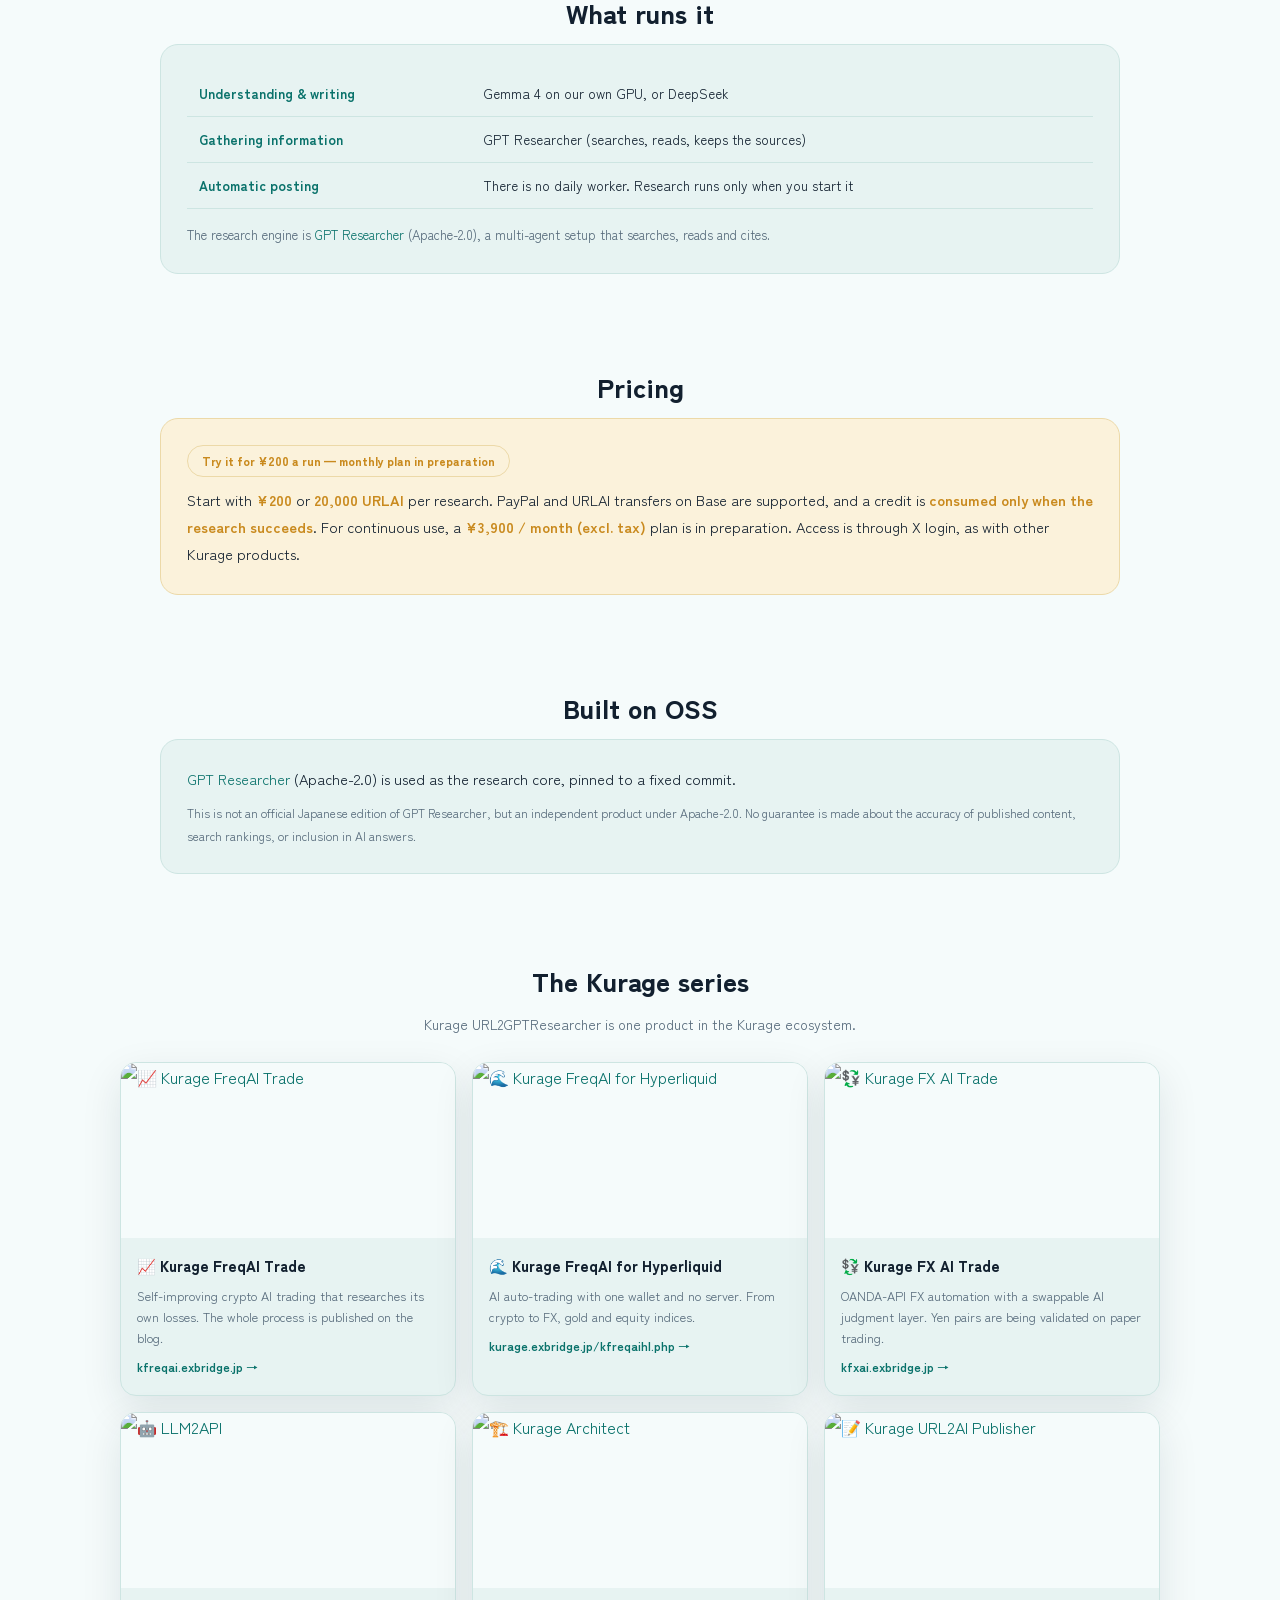
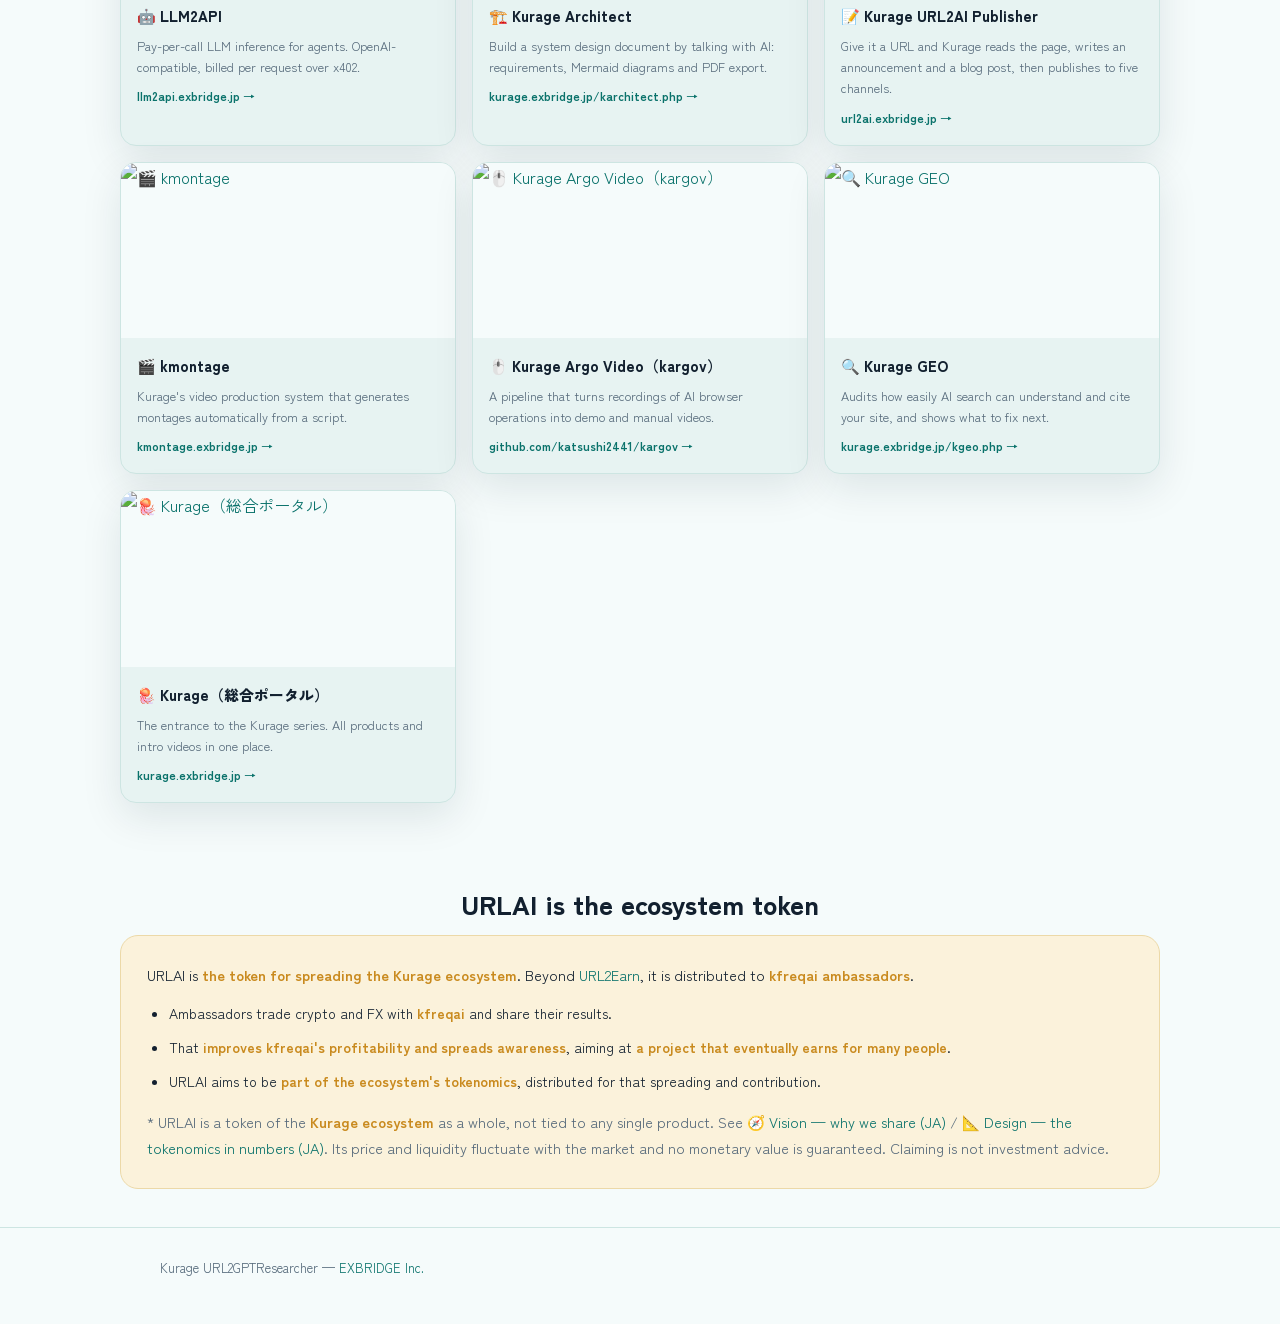
==== commit f98177a9: "feat: 管理画面で記事の全文を読めるようにし、既定を1サイトにする お試しの段階では顧客サイトに sns.php を置いていないことがある。その状態でも 中身を確認できないと、掲載してよいか判断で" ====
--- a/landing/index.html
+++ b/landing/index.html
@@ -163,6 +163,8 @@
         <li>Articles live on our side; a issued key lets your page read <b>only your own posts</b>.</li>
         <li>A <b>latest-posts block</b> for existing pages is included, and RSS is served.</li>
         <li>Posting and editing happen only in our admin screen, so <b>no write access sits on your site</b>.</li>
+        <li>You can <b>read the full article in the admin screen</b> before installing anything, and decide then.</li>
+        <li><b>One site</b> per account. Additional sites are an option — please ask.</li>
   </ul></div>
 </div></section>
 
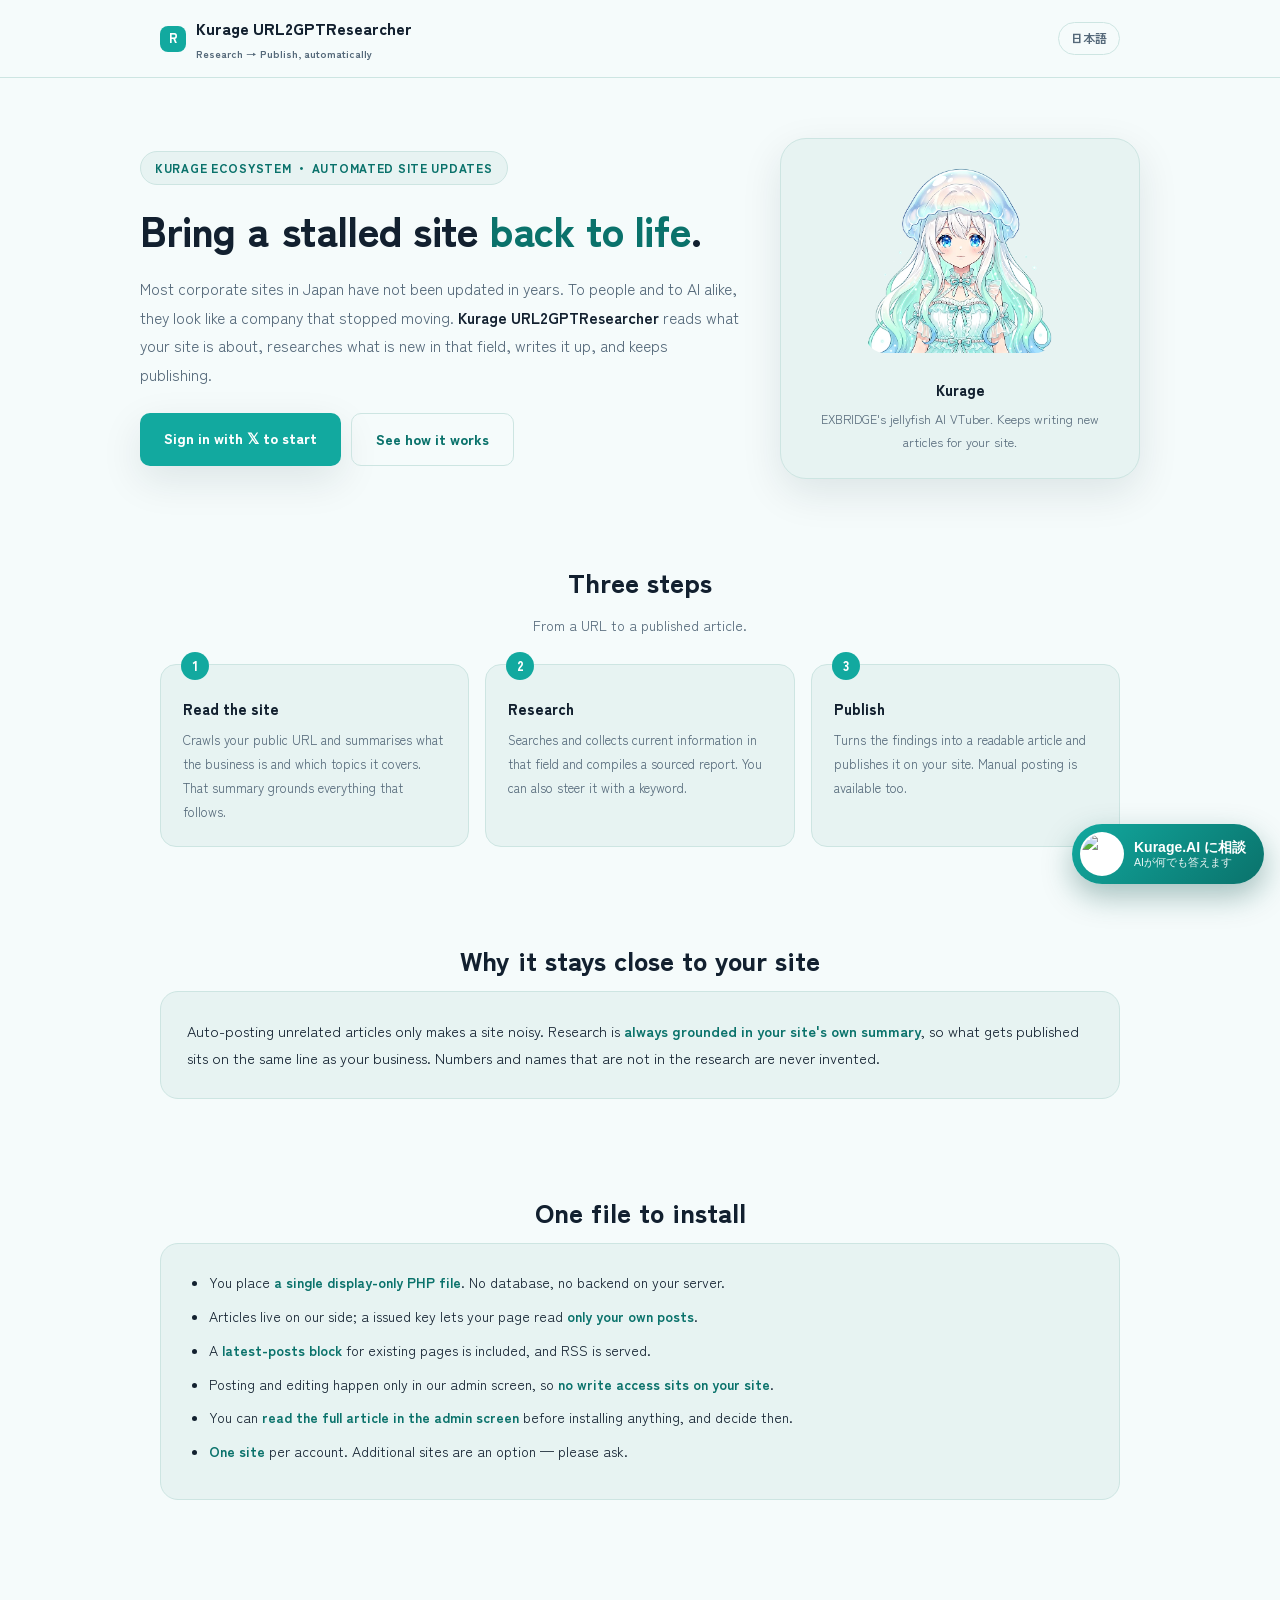
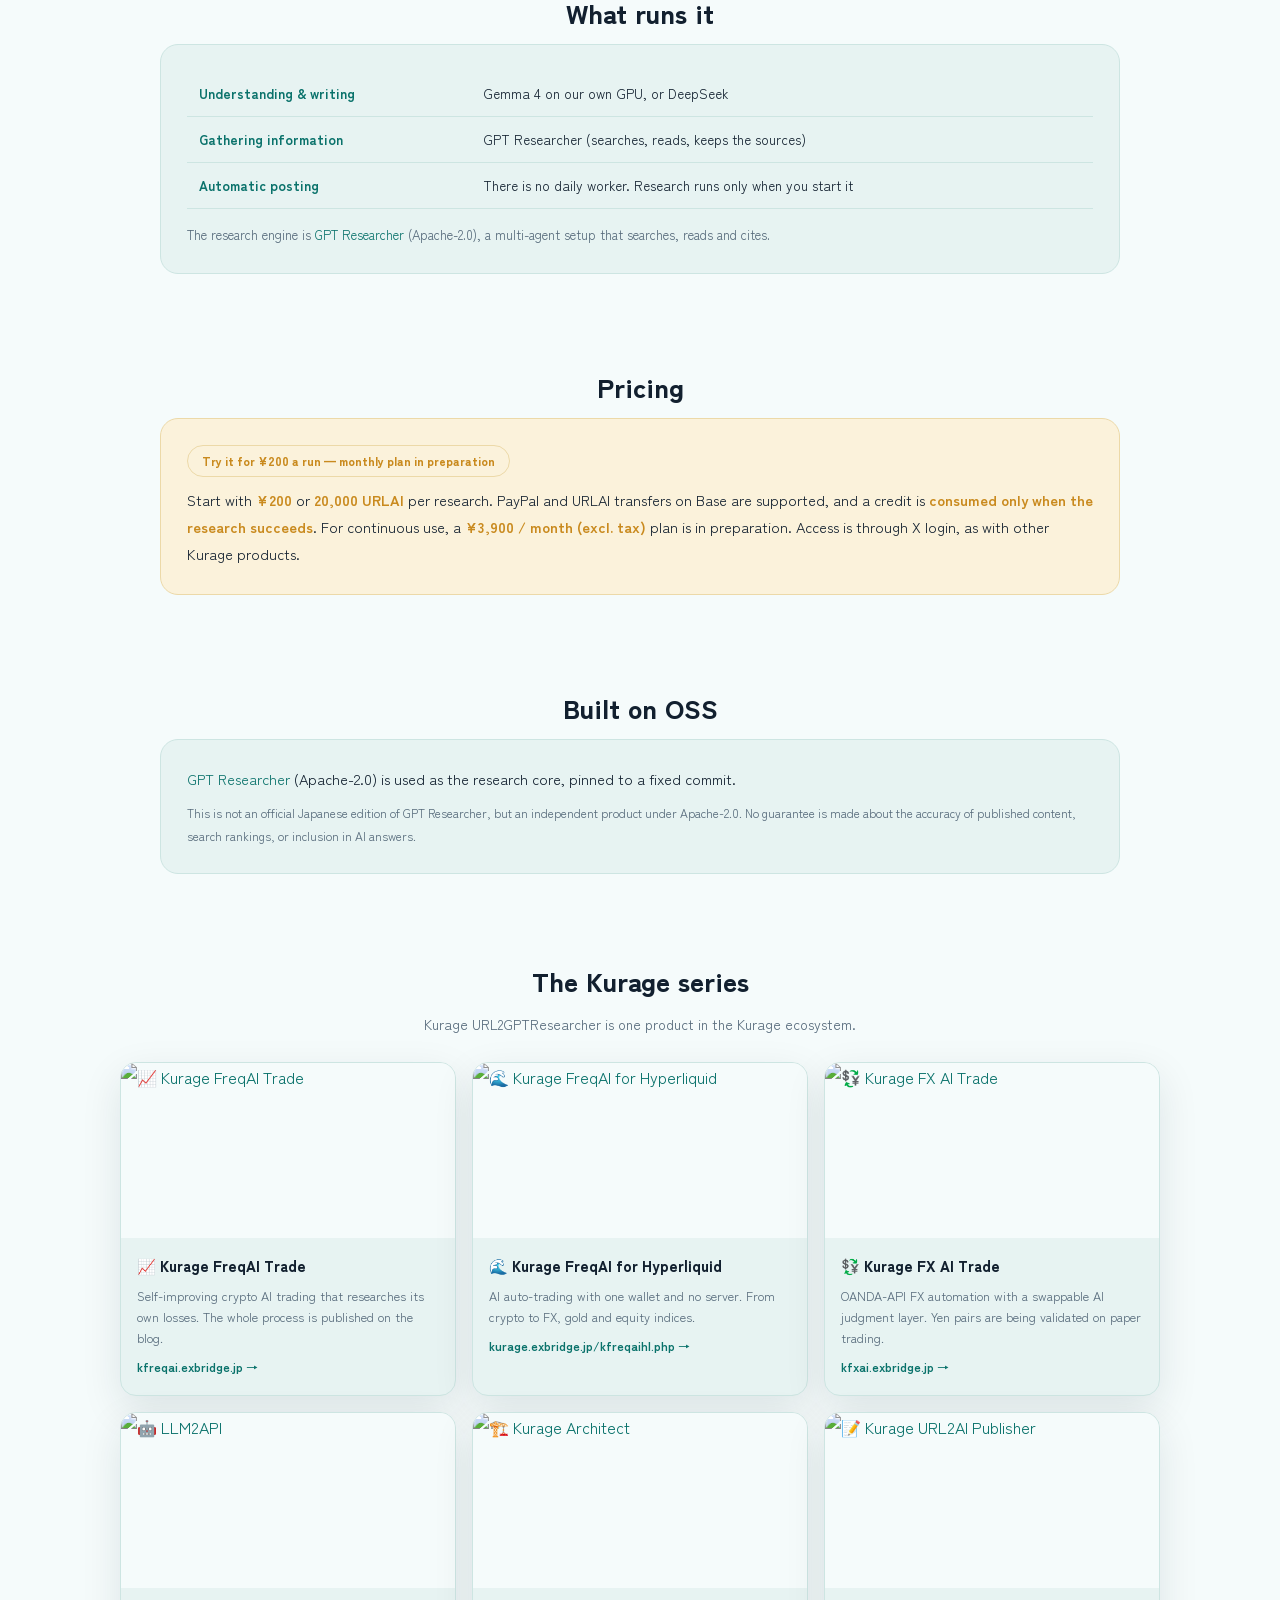
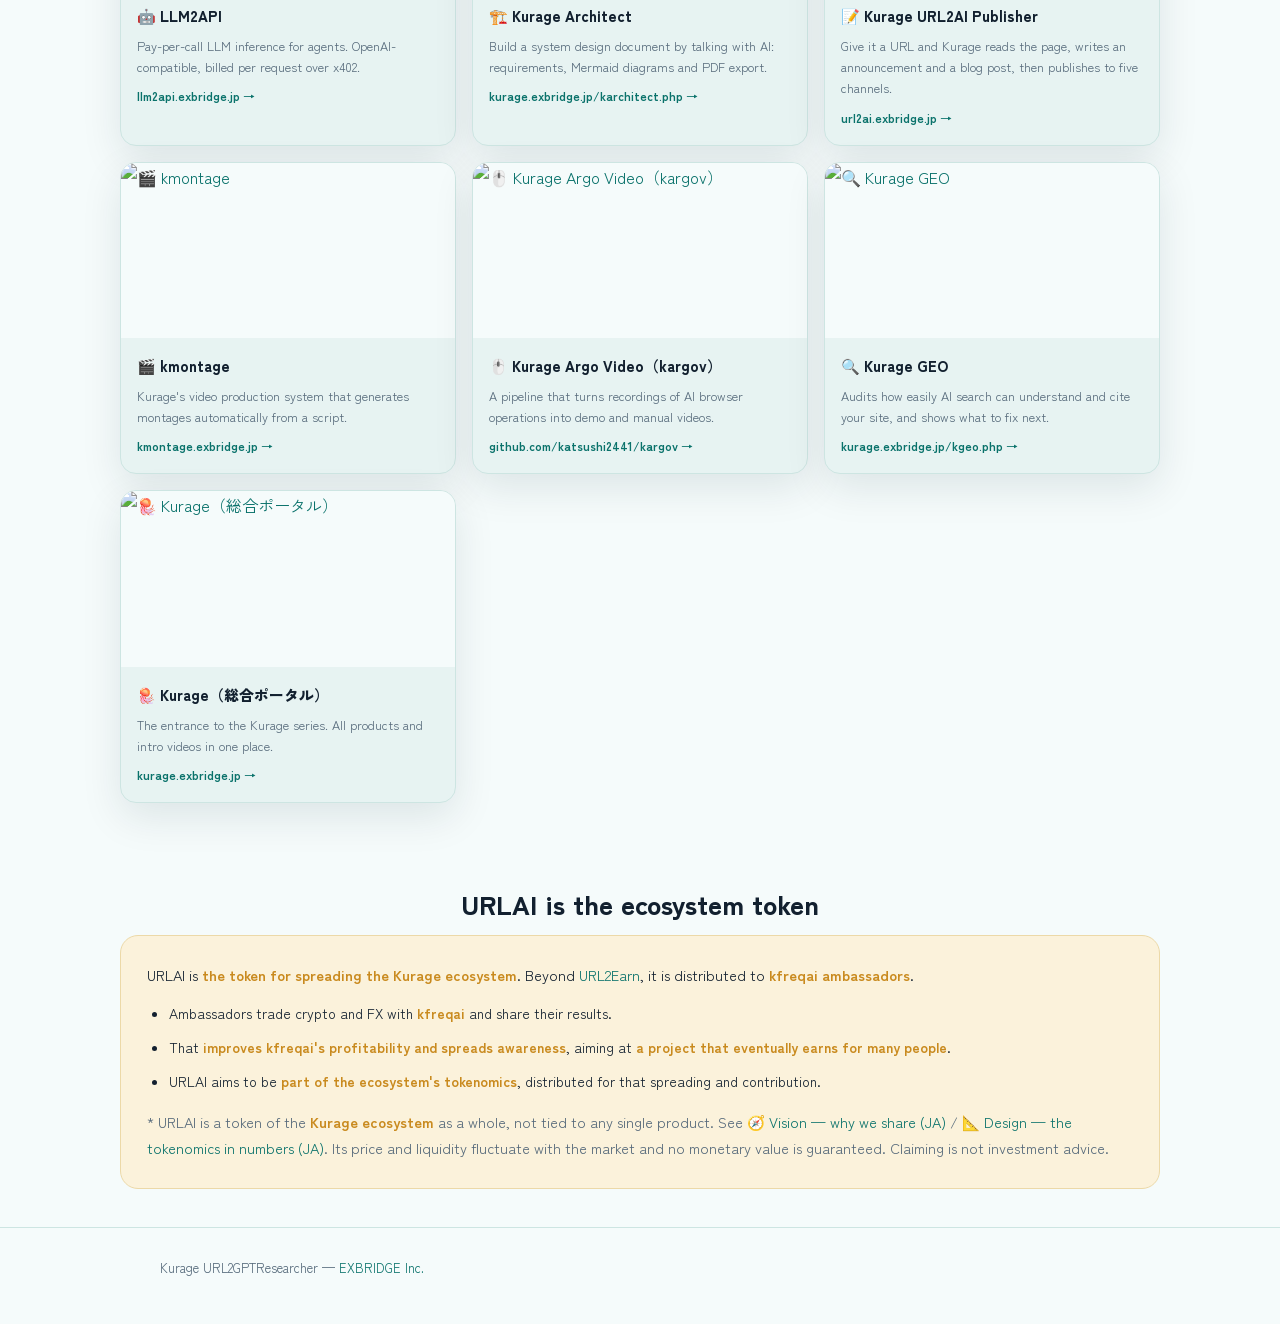
==== commit f7102d55: "Kurage.AI相談ボタン(FAB)をLPに追加 Co-Authored-By: Claude Opus 4.8 <noreply@anthropic.com>" ====
--- a/landing/index.html
+++ b/landing/index.html
@@ -107,7 +107,7 @@
 <script>
 (function () {
     var s = document.createElement('script');
-    s.src = 'https://aiknowledgecms.exbridge.jp/simpletrack.php'
+    s.src = 'https://kurage.exbridge.jp/simpletrack.php'
         + '?url=' + encodeURIComponent(location.href)
         + '&ref=' + encodeURIComponent(document.referrer);
     document.head.appendChild(s);
@@ -299,5 +299,8 @@
 </main>
 
 <footer><div class="wrap">Kurage URL2GPTResearcher — <a href="https://exbridge.jp/">EXBRIDGE Inc.</a></div></footer>
+<a href="https://kurage.exbridge.jp/chat.php" id="kai-fab" aria-label="Kurage.AIに相談"><img src="https://kurage.exbridge.jp/kurage-face-384.webp" alt="Kurage.AI"><span class="kai-txt"><b>Kurage.AI に相談</b><i>AIが何でも答えます</i></span></a>
+<style>#kai-fab{position:fixed;right:16px;bottom:16px;z-index:99999;display:flex;align-items:center;gap:10px;background:linear-gradient(135deg,#12a99f,#0a726b);color:#fff;text-decoration:none;border-radius:999px;padding:8px 18px 8px 8px;box-shadow:0 12px 30px rgba(10,80,75,.35);font-family:"Hiragino Sans","Noto Sans JP",sans-serif;animation:kaiPulse 2.6s ease-in-out infinite}#kai-fab img{width:44px;height:44px;border-radius:50%;object-fit:cover;object-position:50% 12%;border:2px solid rgba(255,255,255,.85);background:#fff;flex:none}#kai-fab .kai-txt{display:flex;flex-direction:column;line-height:1.2}#kai-fab .kai-txt b{font-size:14px;font-weight:900}#kai-fab .kai-txt i{font-size:10.5px;font-style:normal;opacity:.92}#kai-fab:hover{transform:translateY(-2px)}@keyframes kaiPulse{0%,100%{box-shadow:0 12px 30px rgba(10,80,75,.35)}50%{box-shadow:0 14px 44px rgba(18,169,159,.6)}}@media(max-width:520px){#kai-fab .kai-txt i{display:none}#kai-fab{padding:7px 15px 7px 7px}#kai-fab img{width:40px;height:40px}}</style>
+
 </body>
 </html>
